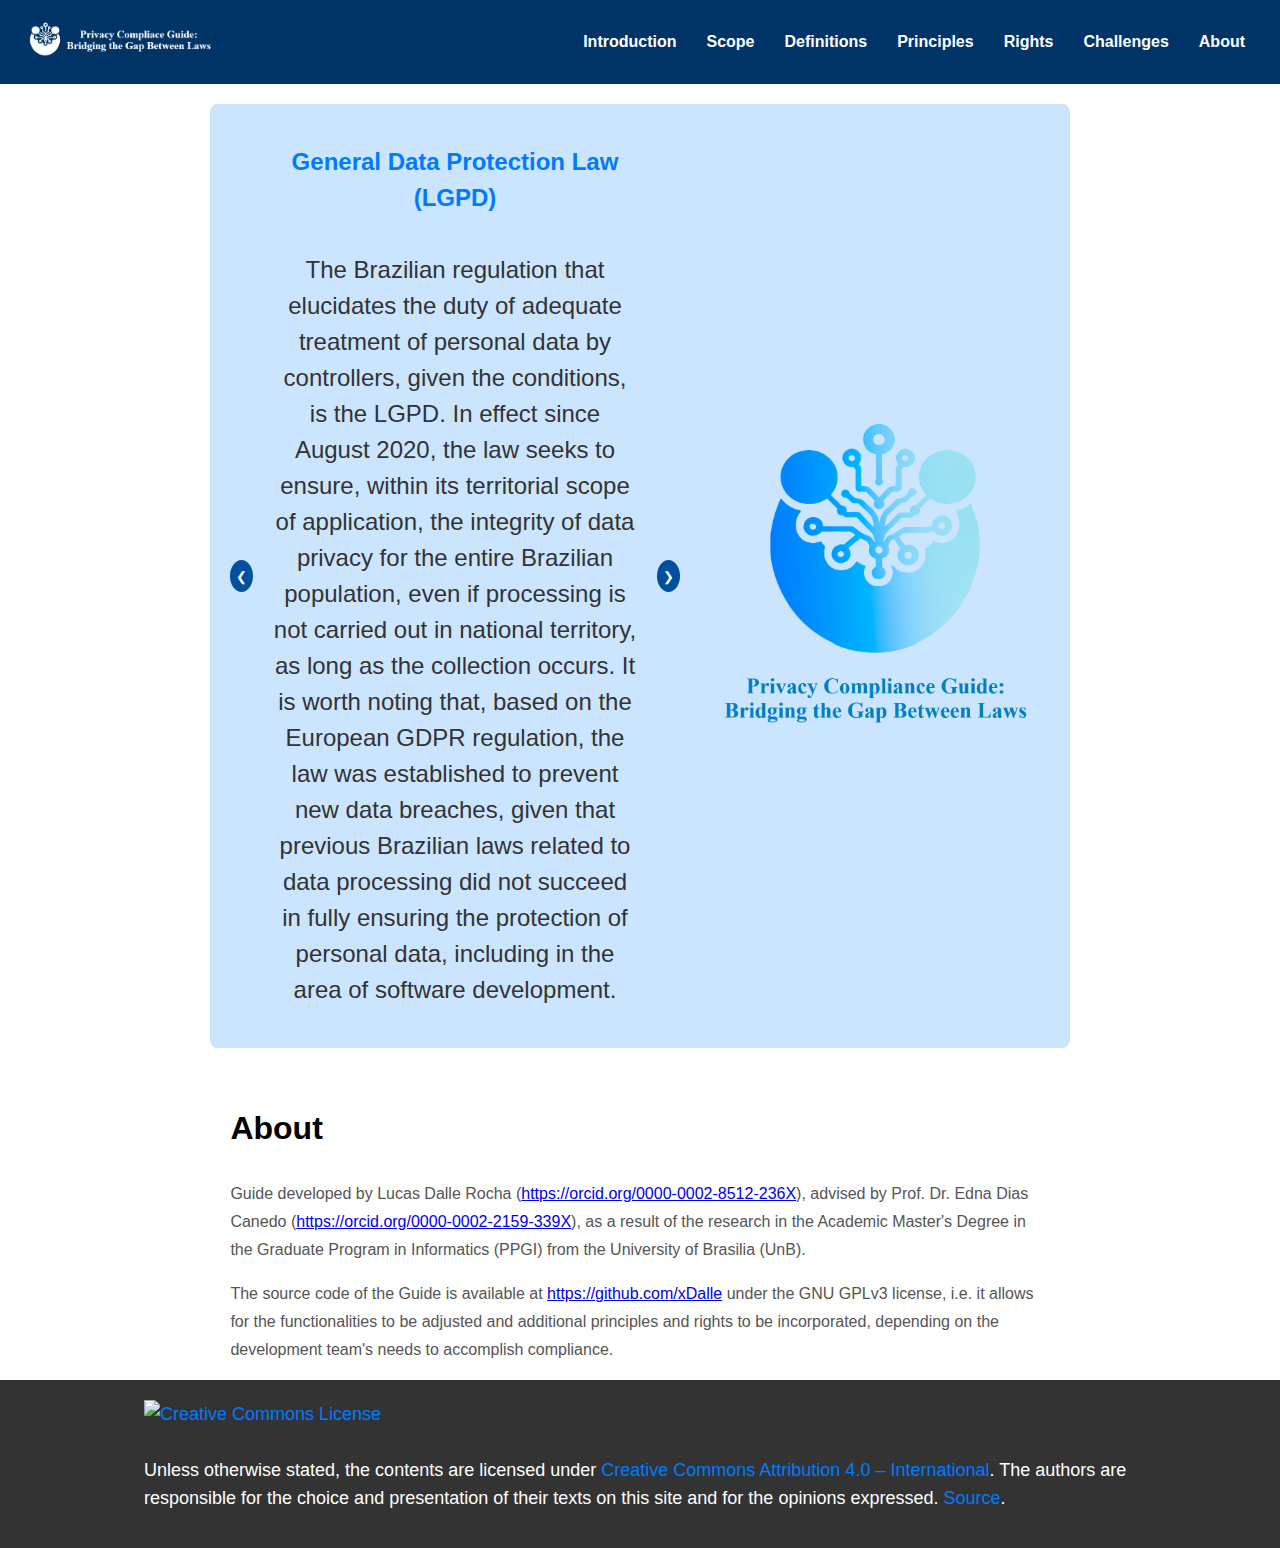
==== about.html @ 5248ffe1 "Add files via upload" ====
<!DOCTYPE html>
<html lang="en">
<head>
    <meta charset="UTF-8">
    <meta name="viewport" content="width=device-width, initial-scale=1.0">
    <title>Privacy Compliance Guide</title>
    <link rel="stylesheet" href="styles.css">
	<link rel="shortcut icon" href="favicon.ico" />
</head>
<body>
    <header>
        <a href="index.html" class="nav-logo"> <img src="small_logo.png" alt="Logo" class="logo"> </a>
        <nav class="navbar">
			<a href="index.html">Introduction</a>
			<a href="scope.html">Scope</a>
			<a href="definitions.html">Definitions</a>
			<a href="principles.html">Principles</a>
			<a href="rights.html">Rights</a>
            <a href="challenges.html">Challenges</a>
			<a href="about.html">About</a>
		</nav>
    </header>

    <main>
        <div class="carousel">
            <button id="prev" class="carousel-button">❮</button>
            <div class="carousel-text" id="carousel-text"></div>
            <button id="next" class="carousel-button">❯</button>
            <a href="index.html" class="nav-logo"> <img src="logo.png" alt="Logo Maior" class="large-logo"> </a>
        </div>

        <section class="introduction"></section>
            <h2 class="intro-title" id="introduction">About</h2>
            <p class="intro-paragraph">
            <p>Guide developed by Lucas Dalle Rocha (<a href="https://orcid.org/0000-0002-8512-236X">https://orcid.org/0000-0002-8512-236X</a>), advised by Prof. Dr. Edna Dias Canedo (<a href="https://orcid.org/0000-0002-2159-339X">https://orcid.org/0000-0002-2159-339X</a>), as a result of the research in the Academic Master&apos;s Degree in the Graduate Program in Informatics (PPGI) from the University of Brasilia (UnB).</p>
            <p>The source code of the Guide is available at <a href="https://github.com/xDalle">https://github.com/xDalle</a> under the GNU GPLv3 license, i.e. it allows for the functionalities to be adjusted and additional principles and rights to be incorporated, depending on the development team's needs to accomplish compliance.</p>
        </section>
    </main>

    <footer class="footer">
        <p>
            <a href="http://creativecommons.org/licenses/by/4.0/" rel="license"><img style="border-width: 0;" src="https://i.creativecommons.org/l/by/4.0/80x15.png" alt="Creative Commons License" /></a>
            <br /><br />
            Unless otherwise stated, the contents are licensed under
            <a href="http://creativecommons.org/licenses/by/4.0/" rel="license">Creative Commons Attribution 4.0 &#8211; International</a>. 
            The authors are responsible for the choice and presentation of their texts on this site and for the opinions expressed. 
            <a class="link" href="https://github.com/xDalle/5L2FGuide">Source</a>.
        </p>
    </footer>

    <script>
        const texts = [
            "<strong>General Data Protection Law (LGPD)</strong><br><br>The Brazilian regulation that elucidates the duty of adequate treatment of personal data by controllers, given the conditions, is the LGPD. In effect since August 2020, the law seeks to ensure, within its territorial scope of application, the integrity of data privacy for the entire Brazilian population, even if processing is not carried out in national territory, as long as the collection occurs. It is worth noting that, based on the European GDPR regulation, the law was established to prevent new data breaches, given that previous Brazilian laws related to data processing did not succeed in fully ensuring the protection of personal data, including in the area of software development.",
            "<strong>General Data Protection Regulation (GDPR)</strong><br><br>The GDPR arises from the need to prevent the increasing violation of personal data in the digital age, given the abrupt change in the context of privacy. Moreover, in force since May 2018, the regulation establishes a series of rules aimed at protecting the data of citizens residing in the European Union (EU) to prevent such data breaches. Furthermore, the GDPR is not limited to data processing within the EU territory but applies to any activity related to personal data as long as it belongs to residents, regardless of the country of origin where it is processed, with the application of administrative sanctions in case of violations.",
            "<strong>American Data Privacy and Protection Act (ADPPA)</strong><br><br>Regarding the United States of America (USA), the embryonic ADPPA was introduced in July 2022 as the first comprehensive data privacy bill in the country. Before the ADPPA, each state had the autonomy to designate privacy frameworks to be followed and state legislations, such as the California data privacy law, that is, the renowned CCPA. A significant difference compared to Brazilian and European laws is that American laws place a greater emphasis on corporate freedom, meaning there is a stronger focus on business interests than on individual rights.",
            "<strong>Australian Privacy Act</strong><br><br>Older than many, the Australian Privacy Act from 1988 imposes numerous amendments since its inception, making the interpretation and implementation somewhat complicated in a contemporary technical setting. The law was written at a time when hardly any ceasefire was attended to developing privacy concerns against digitalization, thus, requiring its constant modernizing all the way to this day by updates and amendments. The amendments are no less than one hundred and during the decades have found their ways into varied legislative updates, making the holistic investigation so an arduous task requiring diligent inquiry. ",
            "<strong>California Consumer Privacy Act (CCPA)</strong><br><br>As previously mentioned, the CCPA is a data protection law that predates the ADPPA, covering only the state of California. While it also has a similar focus on corporate freedom—as does its successor—it still has a more limited scope, applying only to specific organizations in California. It is important to be familiar with it, as, like the ADPPA, it does not have an explicit section on principles and can help in better understanding the scope and implicit principles.",
            "<strong>Privacy by Design (PbD)</strong><br><br>Proposed by Ann Cavoukian in 2009, stands out as all the principles of existing legislations—discussed globally—are correlated with the principles of PbD itself. Thus, it is based on seven fundamental principles, which are used globally and facilitate the application of privacy and data protection, especially during software design. In this way, these PbD schemes are often used in conjunction with local legislations, and moreover, some laws explicitly include PbD in their articles, such as the GDPR. This means that, in certain legislations, PbD is legally required to achieve compliance and, consequently, the privacy of personal data.",
            "<strong>ISO/IEC 29100</strong><br><br>In 2011, the ISO/IEC Information Technology Task Force established privacy principles that, like PbD, are directly related to the principles and legal bases of the privacy legislations. This means that, in addition to reinforcing the parameters of the law, the framework can complement guidelines that are abundant in one piece of legislation but scarce in another. Thus, ISO/IEC 29100—updated in 2020 for Brazilian standards—addresses principles based on the definition of Personally Identifiable Information (PII) or merely Personal Data (DP), which refers to personal information capable of identifying an individual. Therefore, the scope covered by the framework is as comprehensive as the legislations, applying to natural persons or any organizations involved in the processing of personal data, ranging from specification to development and subsequent maintenance."
        ];

        let currentIndex = 0;

        function updateCarousel() {
            const carouselTextElement = document.getElementById('carousel-text');
            carouselTextElement.innerHTML = texts[currentIndex];
        }

        function nextText() {
            currentIndex = (currentIndex + 1) % texts.length;
            updateCarousel();
        }

        function prevText() {
            currentIndex = (currentIndex - 1 + texts.length) % texts.length;
            updateCarousel();
        }

        document.getElementById('next').addEventListener('click', nextText);
        document.getElementById('prev').addEventListener('click', prevText);

        setInterval(nextText, 5000); 
        updateCarousel();
    </script>
</body>
</html>
---- styles.css ----
body {
    margin: 0 auto;
    font-family: Arial, sans-serif;
    font-size: 16px;
    line-height: 1.5;
    color: #333;
}

main {
    width: 80%;
    margin: 0 auto;
}

main p {
    font-size: inherit;
}

h2 {
    margin-bottom: 20px;
    color: #333;
    text-align: center;
}

p {
    margin-bottom: 15px;
    line-height: 1.6;
    color: #555;
}

ol {
    margin: 15px 0;
}

ol li {
    margin-bottom: 10px;
}

ul {
    padding-left: 20px;
    list-style-type: disc;
}

strong {
    color: #007BFF;
}

header {
    display: flex;
    padding: 10px 20px;
    justify-content: space-between;
    align-items: center;
    background-color: #003366;
    color: white;
}

.logo {
    height: 50px;
}

nav ul {
    display: flex;
    padding: 0;
    margin: 0 auto;
    list-style-type: none;
}

nav ul li {
    margin: 0 15px;
}

nav ul li a {
    color: white;
    text-decoration: none;
}

.navbar {
    display: flex;
    padding: 10px 0;
    justify-content: space-between;
    background-color: #003366;
	font-weight: bold;
}

.navbar a {
    padding: 10px 15px;
    color: white;
    text-decoration: none;
    transition: all 0.3s ease;
}

.navbar a:hover {
    border-radius: 5px;
    font-weight: bold;
    background-color: #00509e;
}

.nav__logo {
    text-align: center;
}

.carousel {
    display: flex;
    width: 80%;
    margin: 20px auto; 
    padding: 20px;
    border-radius: 8px;
    min-height: 440px;
    align-items: center;
    background-color: #cce5ff;
}

.carousel-content {
    display: flex;
    align-items: center;
    margin: 0 auto;
    justify-content: space-between;
}

.carousel-text {
    width: 80%;
    font-size: 24px;
    padding: 20px;
    text-align: center;
    margin: 0 auto;
}

.carousel-button {
    background-color: #00509e;
    color: white;
    border-radius: 50%;
    border: none;
    transition: background-color 0.3s ease;
    width: 32px;
    height: 32px;
    cursor: pointer;
}

.carousel-button:hover {
    background-color: #007bff;
}

.large-logo {
    height: 350px;
    margin-left: 20px;
}

.introduction {
    padding: 20px;
}

.scope {
    padding: 20px;
}

.intro-title {
    font-style: normal;
    font-weight: bold;
    font-size: 32px;
    line-height: 40px;
    color: #000000;
    padding-bottom: 16px;
    text-align: start;
    width: 80%;
    margin: 0 auto;
}
  
.intro-paragraph, p, li {
    font-size: 18px;
    line-height: 28px;
    padding-bottom: 16px;
    text-align: start;
    width: 80%;
    margin: 0 auto;
}

.scope-text {
    width: 80%;
    font-size: 24px;
    padding: 20px;
    text-align: center;
    margin: 0 auto;
}

.scope-title {
    font-size: 1.5em;
    margin-top: 20px;
    margin-bottom: 10px;
    color: #333;
}

.item-title {
    font-size: 1.0em;
    margin-top: 40px;
    margin-bottom: 10px;
}

.item-title2 {
    list-style-type: "-";
    padding-left: 20px;
}

#cards-container {
    display: grid;
    grid-template-columns: repeat(auto-fit, minmax(450px, 1fr));
    gap: 10px;
    /* display: flex;
    flex-wrap: wrap;
    justify-content: space-between;
    gap: 20px; */
}

#results {
    display: flex;
    flex-direction: column;
    align-items: center;
    margin-top: 20px;
}

.card {
    border: 1px solid #ccc;
    border-radius: 8px;
    padding: 20px; 
    margin: 10px; 
    cursor: pointer; 
    transition: background-color 0.3s, transform 0.3s;
    display: flex; 
    flex-direction: column; 
    justify-content: center; 
    align-items: center; 
    color: #333;
    font-weight: bold;
    text-align: center;
    /* width: calc(18% - 20px); */
    box-shadow: 0 4px 10px rgba(0, 0, 0, 0.1);
    padding: 30px;
    background: linear-gradient(135deg, #f0f8ff, #e6f7ff);
}

.select-info {
    font-size: 24px; 
    text-align: center; 
    font-family: 'Arial', sans-serif; 
}

@media (max-width: 600px) {
    .card {
        width: 100%;
        height: auto;
    }
}

.card:hover {
    transform: translateY(-5px);
    transform: scale(1.05);
}

.card.selected {
    background: #007bff;
    color: white;
    box-shadow: 0 6px 15px rgba(0, 123, 255, 0.4);
}

.card-title {
    color: #007bff;
    font-size: 30px;
    font-weight: bold;
}

.card-subtitle {
    color: #0056b3;
    font-size: 18px;
    margin: 20px 0;

}

.card-text {
    color: #003f7f;
    font-size: 16px;
    margin: 20px 0;
}

.card.selected .card-title,
.card.selected .card-subtitle,
.card.selected .card-text {
    color: white;
}

.large-logo {
    transition: transform 0.5s ease;
}

.large-logo:hover {
    transform: scale(1.05);
}

.centered-container {
    display: flex;
    flex-direction: row;
    align-items: center;
    justify-content: space-between;
    margin-bottom: 20px;
    margin-top: 20px;
}

.assert-button {
    background-color: #28a745;
    color: white;
    border: none;
    padding: 10px 20px;
    border-radius: 5px;
    cursor: pointer;
    font-size: 16px;
}

.play-again-button {
    background-color: #ffae00;
    color: white;
    border: none;
    padding: 10px 20px;
    border-radius: 5px;
    cursor: pointer;
    font-size: 16px;
    display: none;
}

button.disabled {
    background-color: gray;
    cursor: not-allowed;
}

button.enabled {
    background-color: #28a745;
    cursor: pointer;
}

.results-container {
    border: 1px solid #ccc;
    padding: 20px;
    border-radius: 8px;
    background-color: #f9f9f9;
    margin: 20px 0;
    box-shadow: 0 2px 10px rgba(0, 0, 0, 0.1);
}

.results-container h3 {
    color: #333;
}

.results-container p {
    font-size: 16px;
    color: #555;
}

.highlight {
    font-weight: bold;
    color: #2c3e50;
}

.principles-list {
    margin: 10px 0;
    padding: 5px;
    background-color: #eafaf1;
    border-radius: 4px;
}

.footer {
    background-color: #333;
    padding: 20px;
    text-align: center;
}

.footer p {
    color: white !important; 
}

.footer a {
    color: #007BFF;
    text-decoration: none;
}

.footer a:hover {
    text-decoration: underline;
}
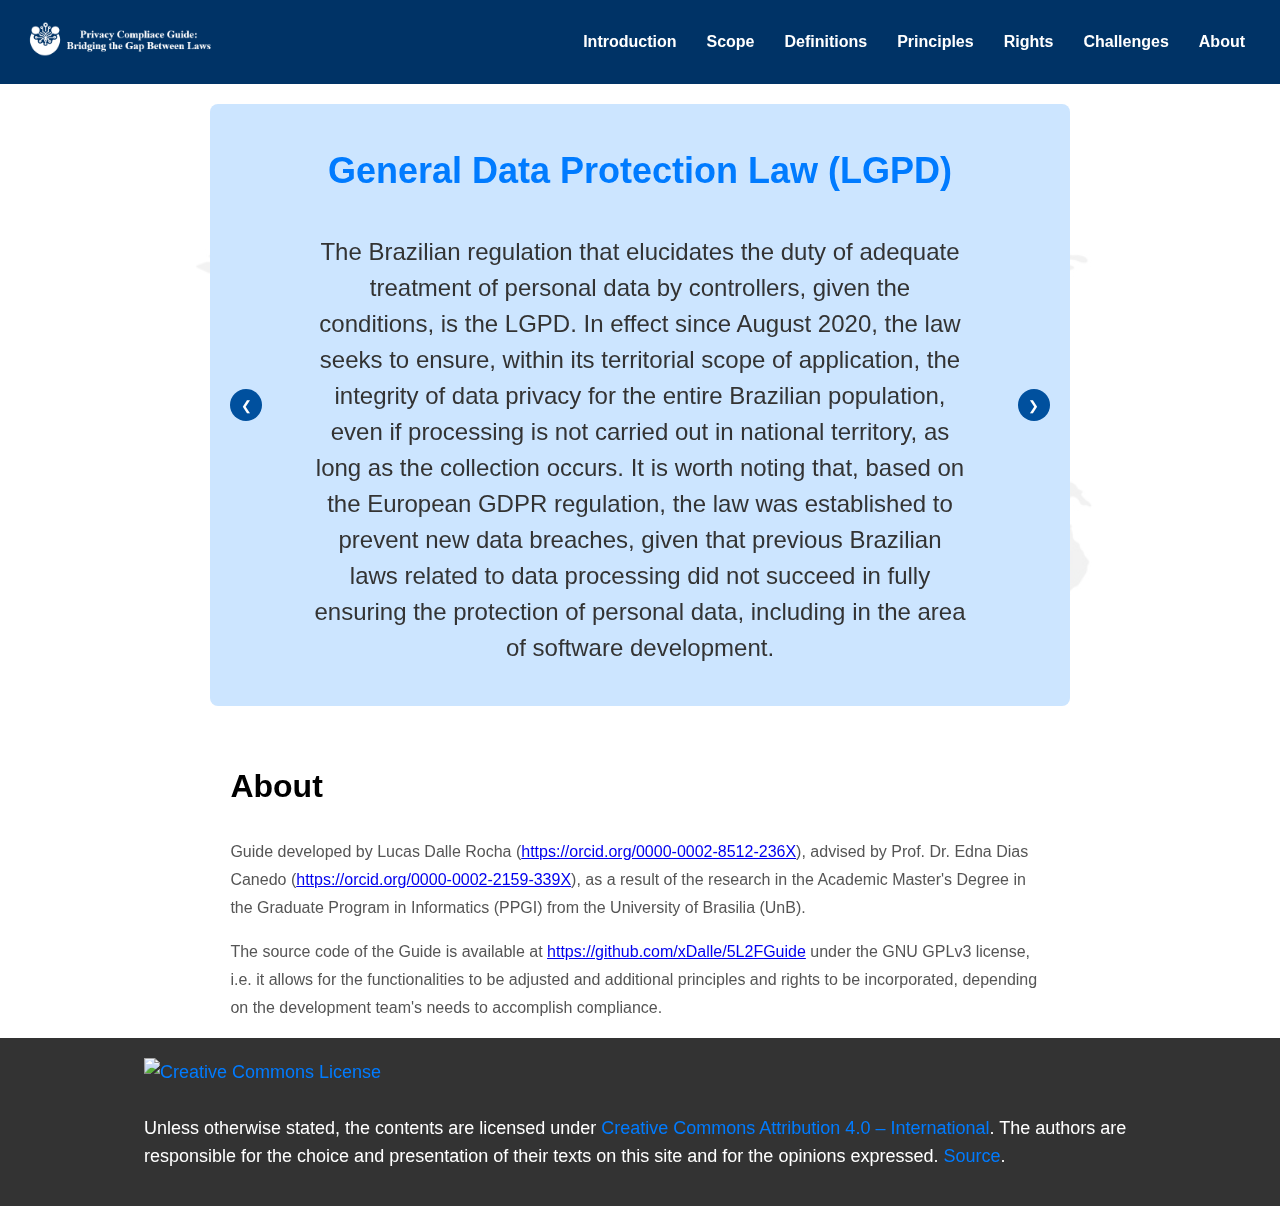
==== commit 52461d80: "Add files via upload" ====
--- a/about.html
+++ b/about.html
@@ -26,14 +26,13 @@
             <button id="prev" class="carousel-button">❮</button>
             <div class="carousel-text" id="carousel-text"></div>
             <button id="next" class="carousel-button">❯</button>
-            <a href="index.html" class="nav-logo"> <img src="logo.png" alt="Logo Maior" class="large-logo"> </a>
         </div>
 
         <section class="introduction"></section>
             <h2 class="intro-title" id="introduction">About</h2>
             <p class="intro-paragraph">
             <p>Guide developed by Lucas Dalle Rocha (<a href="https://orcid.org/0000-0002-8512-236X">https://orcid.org/0000-0002-8512-236X</a>), advised by Prof. Dr. Edna Dias Canedo (<a href="https://orcid.org/0000-0002-2159-339X">https://orcid.org/0000-0002-2159-339X</a>), as a result of the research in the Academic Master&apos;s Degree in the Graduate Program in Informatics (PPGI) from the University of Brasilia (UnB).</p>
-            <p>The source code of the Guide is available at <a href="https://github.com/xDalle">https://github.com/xDalle</a> under the GNU GPLv3 license, i.e. it allows for the functionalities to be adjusted and additional principles and rights to be incorporated, depending on the development team's needs to accomplish compliance.</p>
+            <p>The source code of the Guide is available at <a href="https://github.com/xDalle/5L2FGuide">https://github.com/xDalle/5L2FGuide</a> under the GNU GPLv3 license, i.e. it allows for the functionalities to be adjusted and additional principles and rights to be incorporated, depending on the development team's needs to accomplish compliance.</p>
         </section>
     </main>
 
@@ -53,7 +52,7 @@
             "<strong>General Data Protection Law (LGPD)</strong><br><br>The Brazilian regulation that elucidates the duty of adequate treatment of personal data by controllers, given the conditions, is the LGPD. In effect since August 2020, the law seeks to ensure, within its territorial scope of application, the integrity of data privacy for the entire Brazilian population, even if processing is not carried out in national territory, as long as the collection occurs. It is worth noting that, based on the European GDPR regulation, the law was established to prevent new data breaches, given that previous Brazilian laws related to data processing did not succeed in fully ensuring the protection of personal data, including in the area of software development.",
             "<strong>General Data Protection Regulation (GDPR)</strong><br><br>The GDPR arises from the need to prevent the increasing violation of personal data in the digital age, given the abrupt change in the context of privacy. Moreover, in force since May 2018, the regulation establishes a series of rules aimed at protecting the data of citizens residing in the European Union (EU) to prevent such data breaches. Furthermore, the GDPR is not limited to data processing within the EU territory but applies to any activity related to personal data as long as it belongs to residents, regardless of the country of origin where it is processed, with the application of administrative sanctions in case of violations.",
             "<strong>American Data Privacy and Protection Act (ADPPA)</strong><br><br>Regarding the United States of America (USA), the embryonic ADPPA was introduced in July 2022 as the first comprehensive data privacy bill in the country. Before the ADPPA, each state had the autonomy to designate privacy frameworks to be followed and state legislations, such as the California data privacy law, that is, the renowned CCPA. A significant difference compared to Brazilian and European laws is that American laws place a greater emphasis on corporate freedom, meaning there is a stronger focus on business interests than on individual rights.",
-            "<strong>Australian Privacy Act</strong><br><br>Older than many, the Australian Privacy Act from 1988 imposes numerous amendments since its inception, making the interpretation and implementation somewhat complicated in a contemporary technical setting. The law was written at a time when hardly any ceasefire was attended to developing privacy concerns against digitalization, thus, requiring its constant modernizing all the way to this day by updates and amendments. The amendments are no less than one hundred and during the decades have found their ways into varied legislative updates, making the holistic investigation so an arduous task requiring diligent inquiry. ",
+            "<strong>Australian Privacy Act</strong><br><br>Older than many, the Australian Privacy Act-1988-now imposes numerous amendments since its inception, making the interpretation and implementation somewhat complicated in a contemporary technical setting. The law was written at a time when hardly any ceasefire was attended to developing privacy concerns against digitalization, thus, requiring its constant modernizing all the way to this day by updates and amendments. The amendments are no less than one hundred and during the decades have found their ways into varied legislative updates, making the holistic investigation so an arduous task requiring diligent inquiry. ",
             "<strong>California Consumer Privacy Act (CCPA)</strong><br><br>As previously mentioned, the CCPA is a data protection law that predates the ADPPA, covering only the state of California. While it also has a similar focus on corporate freedom—as does its successor—it still has a more limited scope, applying only to specific organizations in California. It is important to be familiar with it, as, like the ADPPA, it does not have an explicit section on principles and can help in better understanding the scope and implicit principles.",
             "<strong>Privacy by Design (PbD)</strong><br><br>Proposed by Ann Cavoukian in 2009, stands out as all the principles of existing legislations—discussed globally—are correlated with the principles of PbD itself. Thus, it is based on seven fundamental principles, which are used globally and facilitate the application of privacy and data protection, especially during software design. In this way, these PbD schemes are often used in conjunction with local legislations, and moreover, some laws explicitly include PbD in their articles, such as the GDPR. This means that, in certain legislations, PbD is legally required to achieve compliance and, consequently, the privacy of personal data.",
             "<strong>ISO/IEC 29100</strong><br><br>In 2011, the ISO/IEC Information Technology Task Force established privacy principles that, like PbD, are directly related to the principles and legal bases of the privacy legislations. This means that, in addition to reinforcing the parameters of the law, the framework can complement guidelines that are abundant in one piece of legislation but scarce in another. Thus, ISO/IEC 29100—updated in 2020 for Brazilian standards—addresses principles based on the definition of Personally Identifiable Information (PII) or merely Personal Data (DP), which refers to personal information capable of identifying an individual. Therefore, the scope covered by the framework is as comprehensive as the legislations, applying to natural persons or any organizations involved in the processing of personal data, ranging from specification to development and subsequent maintenance."
@@ -61,9 +60,21 @@
 
         let currentIndex = 0;
 
+        updateCarousel();
+
         function updateCarousel() {
             const carouselTextElement = document.getElementById('carousel-text');
-            carouselTextElement.innerHTML = texts[currentIndex];
+            
+            if (carouselTextElement.classList.contains('hidden')) {
+                carouselTextElement.classList.remove('hidden');
+            } else {
+                carouselTextElement.classList.add('hidden');
+
+                setTimeout(() => {
+                    carouselTextElement.innerHTML = texts[currentIndex];
+                    carouselTextElement.classList.remove('hidden');
+                }, 200);
+            }
         }
 
         function nextText() {
--- a/styles.css
+++ b/styles.css
@@ -1,4 +1,18 @@
+/* body {
+    margin: 0 auto;
+    font-family: Arial, sans-serif;
+    font-size: 16px;
+    line-height: 1.5;
+    color: #333;
+}
+
+main {
+    width: 80%;
+    margin: 0 auto;
+} */
+
 body {
+    position: relative;
     margin: 0 auto;
     font-family: Arial, sans-serif;
     font-size: 16px;
@@ -6,9 +20,26 @@
     color: #333;
 }
 
+body::before {
+    content: '';
+    position: fixed;
+    top: 0;
+    left: 0;
+    right: 0;
+    bottom: 0;
+    background-image: url('bg.png');
+    background-size: cover;
+    background-position: center;
+    background-attachment: fixed;
+    opacity: 0.08;
+    z-index: -1;
+}
+
 main {
     width: 80%;
     margin: 0 auto;
+    position: relative;
+    z-index: 1;
 }
 
 main p {
@@ -107,6 +138,7 @@
     min-height: 440px;
     align-items: center;
     background-color: #cce5ff;
+    opacity: 1;
 }
 
 .carousel-content {
@@ -122,6 +154,16 @@
     padding: 20px;
     text-align: center;
     margin: 0 auto;
+    opacity: 1;
+    transition: opacity 0.5s ease;
+}
+
+.carousel-text strong {
+    font-size: 36px;
+}
+
+#carousel-text.hidden {
+    opacity: 0;
 }
 
 .carousel-button {
@@ -181,6 +223,10 @@
     margin: 0 auto;
 }
 
+.scope-overview {
+    font-size: 36px;
+}
+
 .scope-title {
     font-size: 1.5em;
     margin-top: 20px;
@@ -203,10 +249,6 @@
     display: grid;
     grid-template-columns: repeat(auto-fit, minmax(450px, 1fr));
     gap: 10px;
-    /* display: flex;
-    flex-wrap: wrap;
-    justify-content: space-between;
-    gap: 20px; */
 }
 
 #results {
@@ -214,26 +256,28 @@
     flex-direction: column;
     align-items: center;
     margin-top: 20px;
+}
+
+#results p {
+    text-align: center !important;
 }
 
 .card {
     border: 1px solid #ccc;
     border-radius: 8px;
-    padding: 20px; 
-    margin: 10px; 
-    cursor: pointer; 
+    margin: 10px;
+    cursor: pointer;
     transition: background-color 0.3s, transform 0.3s;
-    display: flex; 
-    flex-direction: column; 
-    justify-content: center; 
-    align-items: center; 
+    display: flex;
+    flex-direction: column;
+    align-items: center;
     color: #333;
     font-weight: bold;
     text-align: center;
-    /* width: calc(18% - 20px); */
     box-shadow: 0 4px 10px rgba(0, 0, 0, 0.1);
     padding: 30px;
     background: linear-gradient(135deg, #f0f8ff, #e6f7ff);
+    position: relative;
 }
 
 .select-info {
@@ -261,22 +305,50 @@
 }
 
 .card-title {
-    color: #007bff;
+    color: white;
     font-size: 30px;
     font-weight: bold;
+    width: 100%;
+    height: 100px;
+    position: absolute;
+    top: 0;
+    left: 0;
+    background-color: #0056b3;
+    display: flex;
+    justify-content: center;
+    align-items: center;
+    border-radius: 8px;
+    padding: 8px;
+    box-sizing: border-box;
 }
 
 .card-subtitle {
     color: #0056b3;
     font-size: 18px;
     margin: 20px 0;
-
+    margin-top: 100px;
+}
+
+.card.selected .card-text {
+    color: white;
+    background-color: #003f7f;
 }
 
 .card-text {
     color: #003f7f;
     font-size: 16px;
     margin: 20px 0;
+    text-align: left;
+    padding: 8px;
+    background-color: #add8e6;
+    border-radius: 12px;
+    box-shadow: 0 4px 8px rgba(0, 0, 0, 0.1);
+    transition: transform 0.2s, box-shadow 0.2s;
+}
+
+.card-text:hover {
+    transform: scale(1.02);
+    box-shadow: 0 6px 12px rgba(0, 0, 0, 0.2);
 }
 
 .card.selected .card-title,
@@ -333,6 +405,24 @@
     cursor: pointer;
 }
 
+.circle-container {
+    display: flex;
+    justify-content: center;
+}
+
+.circle {
+    width: 30px;  /* Adjust size as needed */
+    height: 30px; /* Adjust size as needed */
+    border: 2px solid #007bff;
+    border-radius: 50%;
+    margin: 0 5px; /* Adjust spacing between circles */
+    background-color: transparent; /* Initially empty */
+}
+
+.filled {
+    background-color: #007bff; /* Color when filled */
+}
+
 .results-container {
     border: 1px solid #ccc;
     padding: 20px;
@@ -340,6 +430,7 @@
     background-color: #f9f9f9;
     margin: 20px 0;
     box-shadow: 0 2px 10px rgba(0, 0, 0, 0.1);
+    visibility: hidden;
 }
 
 .results-container h3 {
@@ -358,9 +449,26 @@
 
 .principles-list {
     margin: 10px 0;
-    padding: 5px;
-    background-color: #eafaf1;
-    border-radius: 4px;
+    padding: 5px 8px;
+    border-radius: 6px;
+    background-color: #0056b3;
+    color: white;
+    font-weight: 600;
+}
+
+.principles-found {
+    margin: 10px 0;
+    padding: 5px 8px;
+    font-weight: 600;
+}
+
+.principles-equivalence {
+    margin: 10px 0;
+    padding: 5px 8px;
+    border-radius: 6px;
+    background: linear-gradient(135deg, #f0f8ff, #e6f7ff);
+    font-weight: 600;
+    text-align: center;
 }
 
 .footer {
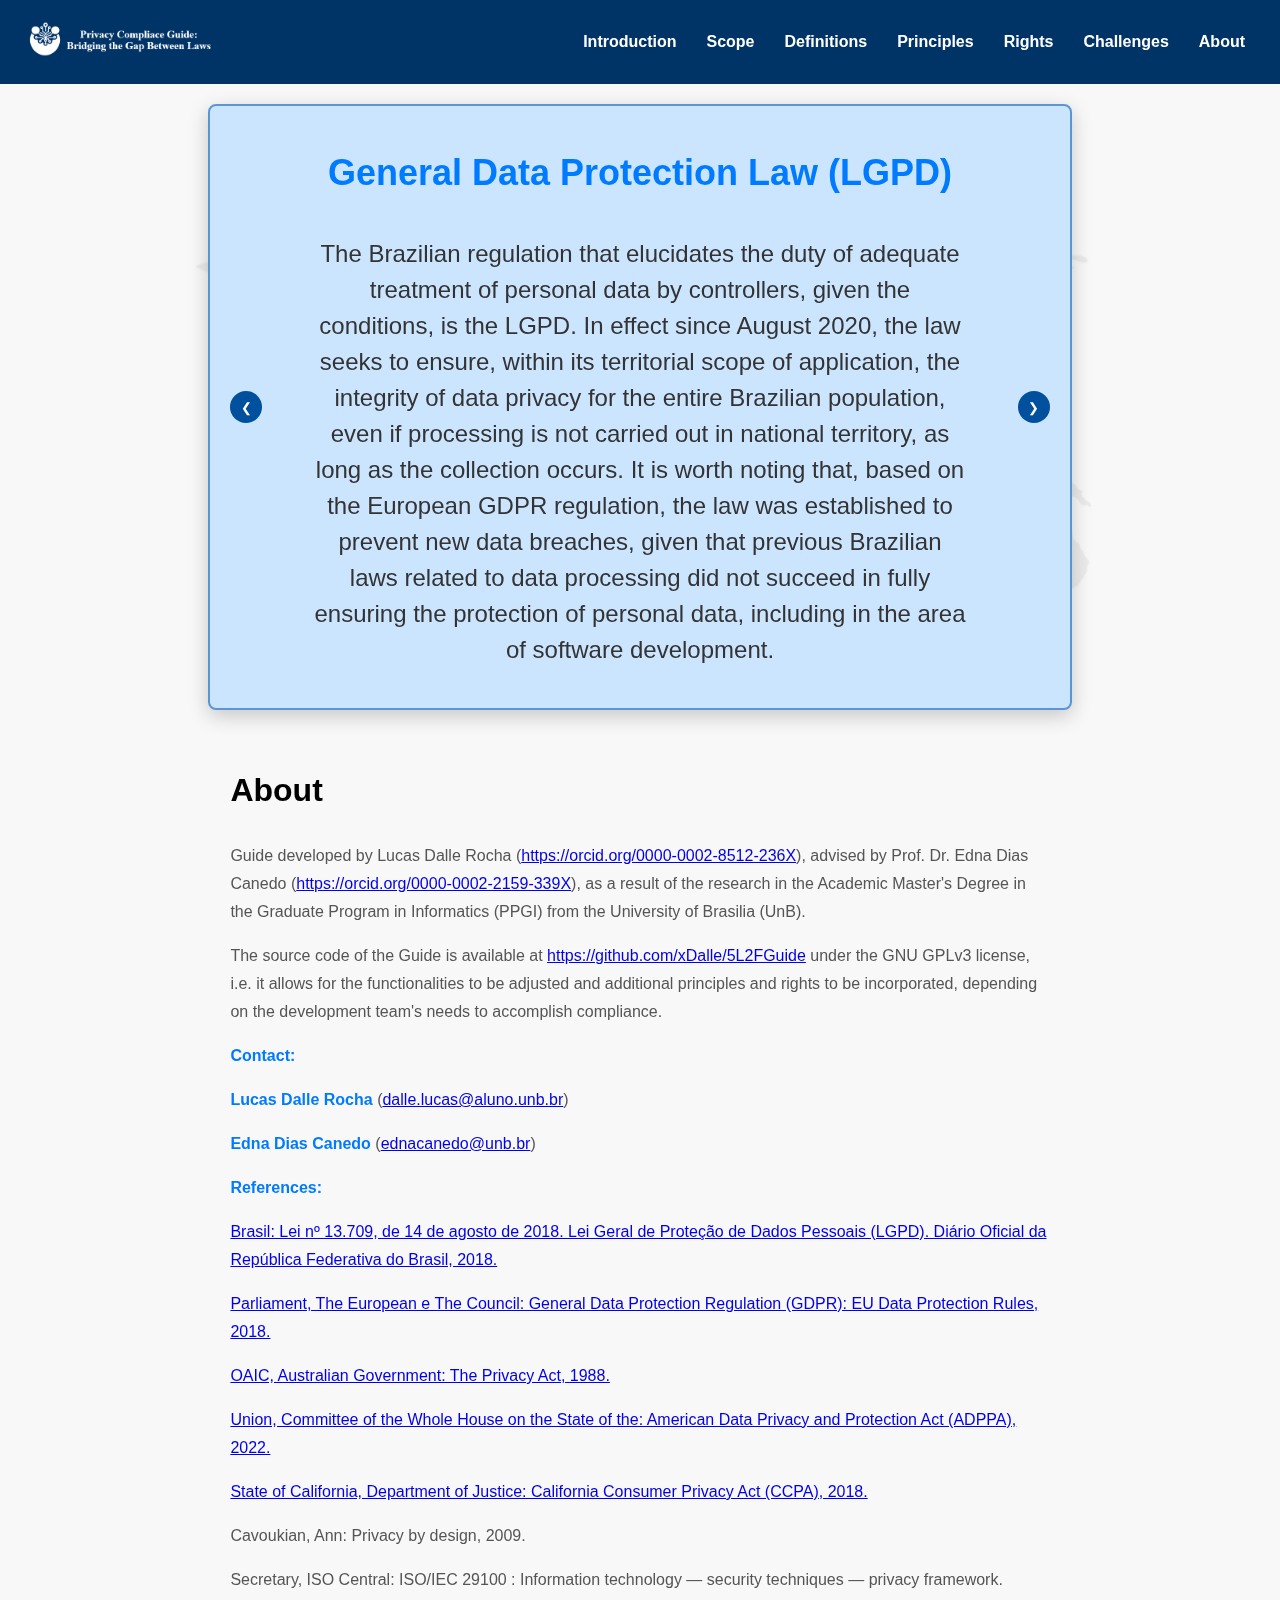
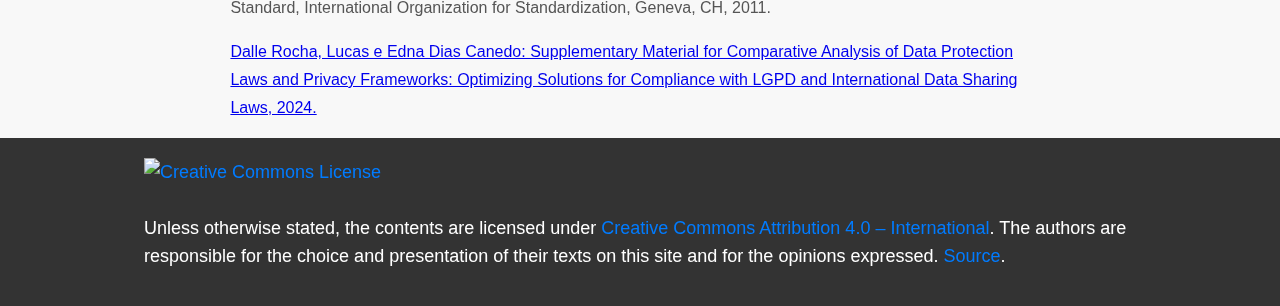
==== commit b23e7328: "Add files via upload" ====
--- a/about.html
+++ b/about.html
@@ -23,9 +23,12 @@
 
     <main>
         <div class="carousel">
-            <button id="prev" class="carousel-button">❮</button>
-            <div class="carousel-text" id="carousel-text"></div>
-            <button id="next" class="carousel-button">❯</button>
+            <div class="carousel-content">
+                <button id="prev" class="carousel-button">❮</button>
+                <div class="carousel-text" id="carousel-text"></div>
+                <button id="next" class="carousel-button">❯</button>
+                <!-- <a href="about.html" class="nav-logo"> <img src="logo.png" alt="Logo Maior" class="large-logo"> </a> -->
+             </div>
         </div>
 
         <section class="introduction"></section>
@@ -34,6 +37,21 @@
             <p>Guide developed by Lucas Dalle Rocha (<a href="https://orcid.org/0000-0002-8512-236X">https://orcid.org/0000-0002-8512-236X</a>), advised by Prof. Dr. Edna Dias Canedo (<a href="https://orcid.org/0000-0002-2159-339X">https://orcid.org/0000-0002-2159-339X</a>), as a result of the research in the Academic Master&apos;s Degree in the Graduate Program in Informatics (PPGI) from the University of Brasilia (UnB).</p>
             <p>The source code of the Guide is available at <a href="https://github.com/xDalle/5L2FGuide">https://github.com/xDalle/5L2FGuide</a> under the GNU GPLv3 license, i.e. it allows for the functionalities to be adjusted and additional principles and rights to be incorporated, depending on the development team's needs to accomplish compliance.</p>
         </section>
+
+        <p><strong>Contact:&nbsp;</strong></p>
+        <p><strong>Lucas Dalle Rocha</strong> (<a href="mailto:dalle.lucas@aluno.unb.br">dalle.lucas@aluno.unb.br</a>)</p>     
+        <p><strong>Edna Dias Canedo</strong> (<a href="mailto:ednacanedo@unb.br">ednacanedo@unb.br</a>)</p>  
+
+        <p><strong>References:</strong></p>
+        <p><a href="http://www.planalto.gov.br/ccivil_03/_ato2015-2018/2018/lei/l13709.htm">Brasil: Lei nº 13.709, de 14 de agosto de 2018. Lei Geral de Proteção de Dados Pessoais (LGPD). Diário Oficial da República Federativa do Brasil, 2018.</a></p>
+        <p><a href="https://eur-lex.europa.eu/legal-content/EN/TXT/PDF/?uri=CELEX:32016R0679">Parliament, The European e The Council: General Data Protection Regulation (GDPR): EU Data Protection Rules, 2018.</a></p>
+        <p><a href="https://www.oaic.gov.au/privacy/privacy-legislation/the-privacy-act">OAIC, Australian Government: The Privacy Act, 1988.</a></p>
+        <p><a href="https://www.congress.gov/bill/117th-congress/house-bill/8152/text">Union, Committee of the Whole House on the State of the: American Data Privacy and Protection Act (ADPPA), 2022.</a></p>
+        <p><a href="https://cppa.ca.gov/regulations/pdf/cppa_act.pdf">State of California, Department of Justice: California Consumer Privacy Act (CCPA), 2018.</a></p>
+        <p>Cavoukian, Ann: Privacy by design, 2009.</p>
+        <p>Secretary, ISO Central: ISO/IEC 29100 : Information technology — security techniques — privacy framework. Standard, International Organization for Standardization, Geneva, CH, 2011.</p>
+        <p><a href="https://doi.org/10.5281/zenodo.11398181">Dalle Rocha, Lucas e Edna Dias Canedo: Supplementary Material for Comparative Analysis of Data Protection Laws and Privacy Frameworks: Optimizing Solutions for Compliance with LGPD and International Data Sharing Laws, 2024.</a></p>
+
     </main>
 
     <footer class="footer">
--- a/styles.css
+++ b/styles.css
@@ -18,6 +18,7 @@
     font-size: 16px;
     line-height: 1.5;
     color: #333;
+    background-color: rgb(248, 248, 248);
 }
 
 body::before {
@@ -139,6 +140,8 @@
     align-items: center;
     background-color: #cce5ff;
     opacity: 1;
+    border: 2px solid #5b96d4;
+    box-shadow: 0px 6px 20px rgba(0, 0, 0, 0.2);
 }
 
 .carousel-content {
@@ -234,6 +237,16 @@
     color: #333;
 }
 
+.item-group {
+    border: 1px solid #333;
+    padding: 10px;
+    border-radius: 8px;
+    box-shadow: 0px 6px 20px rgba(0, 0, 0, 0.2);
+    width: 80%;
+    margin: 50px auto 30px auto;
+    background-color: white;
+}
+
 .item-title {
     font-size: 1.0em;
     margin-top: 40px;
@@ -278,6 +291,8 @@
     padding: 30px;
     background: linear-gradient(135deg, #f0f8ff, #e6f7ff);
     position: relative;
+    box-shadow: 0px 6px 20px rgba(0, 0, 0, 0.2);
+
 }
 
 .select-info {
@@ -301,7 +316,7 @@
 .card.selected {
     background: #007bff;
     color: white;
-    box-shadow: 0 6px 15px rgba(0, 123, 255, 0.4);
+    box-shadow: 0px 6px 20px rgba(0, 0, 0, 0.2);
 }
 
 .card-title {
@@ -411,16 +426,16 @@
 }
 
 .circle {
-    width: 30px;  /* Adjust size as needed */
-    height: 30px; /* Adjust size as needed */
+    width: 30px;
+    height: 30px;
     border: 2px solid #007bff;
     border-radius: 50%;
-    margin: 0 5px; /* Adjust spacing between circles */
-    background-color: transparent; /* Initially empty */
+    margin: 0 5px;
+    background-color: transparent;
 }
 
 .filled {
-    background-color: #007bff; /* Color when filled */
+    background-color: #007bff;
 }
 
 .results-container {
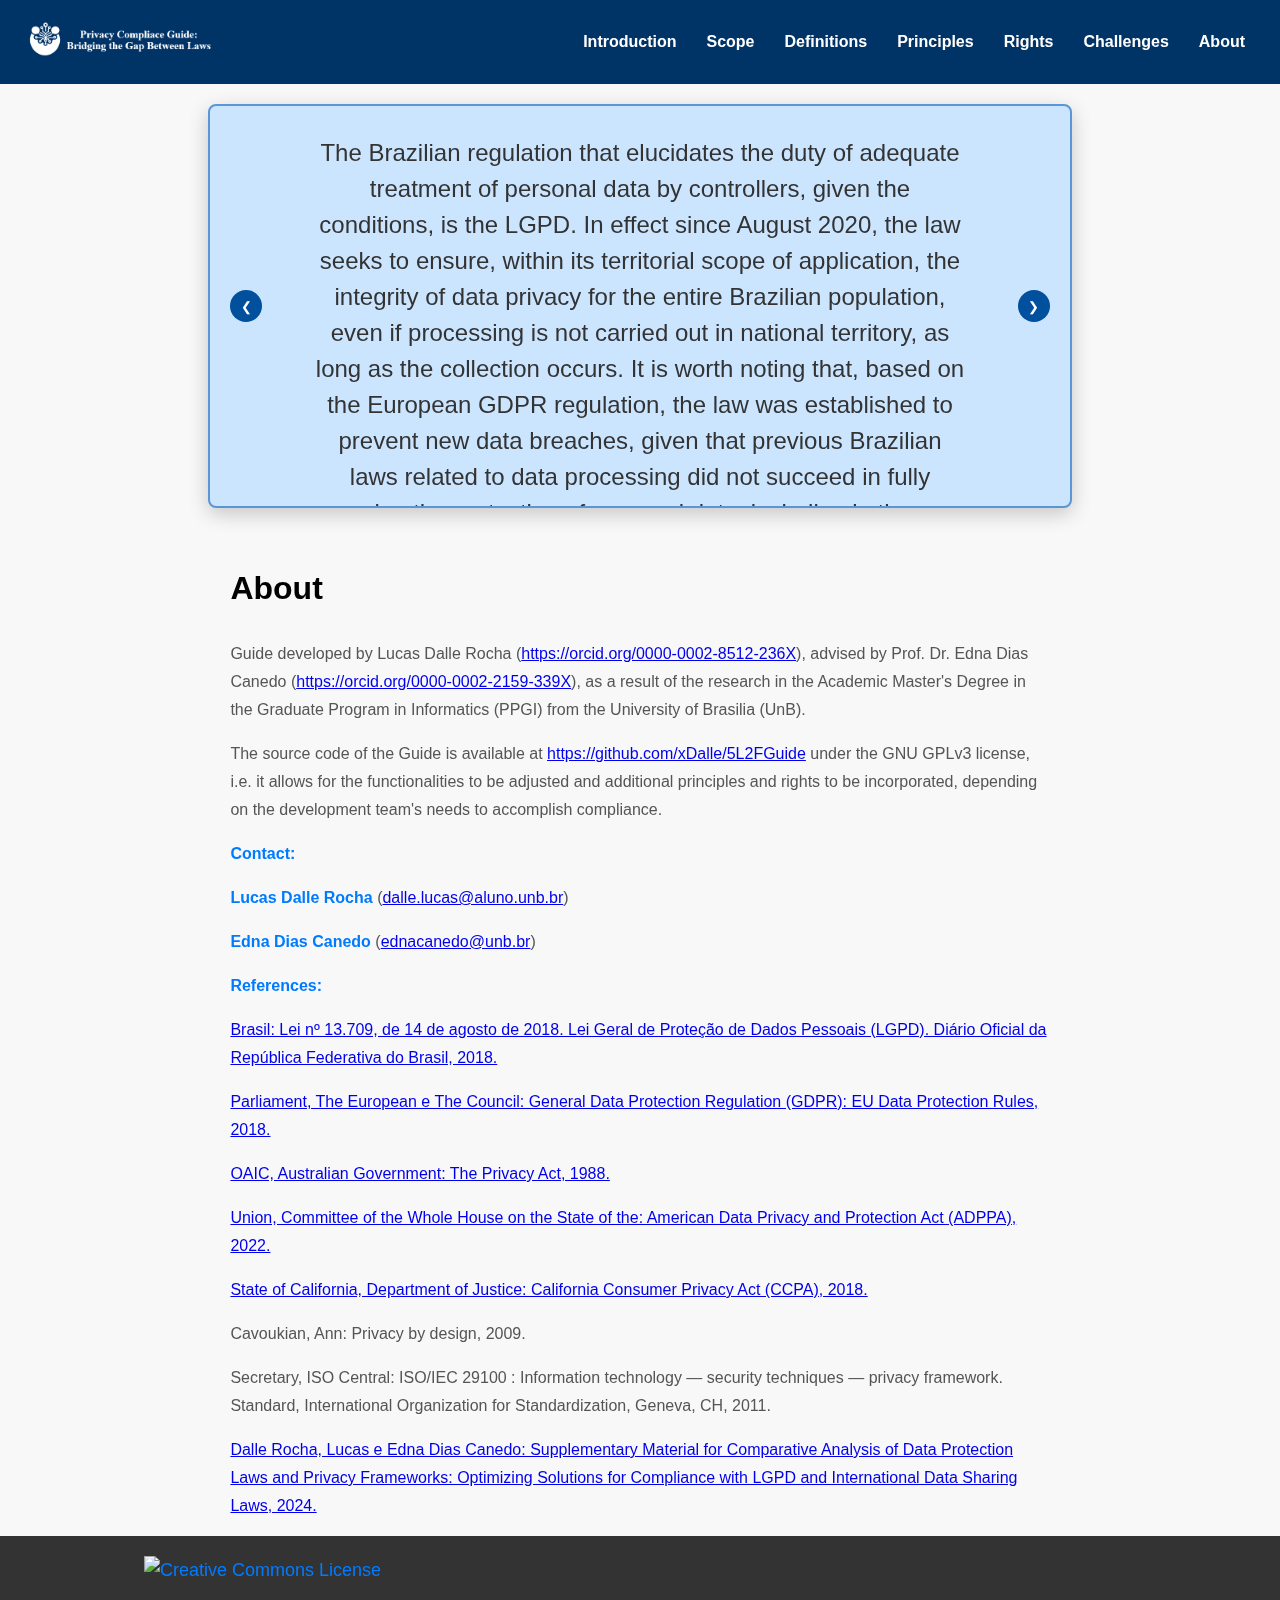
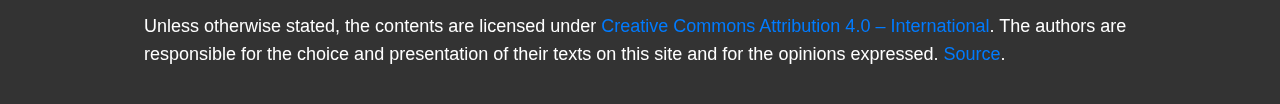
==== commit f9b49c7d: "Add files via upload" ====
--- a/about.html
+++ b/about.html
@@ -4,12 +4,12 @@
     <meta charset="UTF-8">
     <meta name="viewport" content="width=device-width, initial-scale=1.0">
     <title>Privacy Compliance Guide</title>
-    <link rel="stylesheet" href="styles.css">
-	<link rel="shortcut icon" href="favicon.ico" />
+    <link rel="stylesheet" href="assets/css/styles.css">
+	<link rel="shortcut icon" href="assets/img/favicon.ico" />
 </head>
 <body>
     <header>
-        <a href="index.html" class="nav-logo"> <img src="small_logo.png" alt="Logo" class="logo"> </a>
+        <a href="index.html" class="nav-logo"> <img src="assets/img/small_logo.png" alt="Logo" class="logo"> </a>
         <nav class="navbar">
 			<a href="index.html">Introduction</a>
 			<a href="scope.html">Scope</a>
@@ -27,7 +27,6 @@
                 <button id="prev" class="carousel-button">❮</button>
                 <div class="carousel-text" id="carousel-text"></div>
                 <button id="next" class="carousel-button">❯</button>
-                <!-- <a href="about.html" class="nav-logo"> <img src="logo.png" alt="Logo Maior" class="large-logo"> </a> -->
              </div>
         </div>
 
--- a/assets/css/styles.css
+++ b/assets/css/styles.css
@@ -0,0 +1,508 @@
+/* body {
+    margin: 0 auto;
+    font-family: Arial, sans-serif;
+    font-size: 16px;
+    line-height: 1.5;
+    color: #333;
+}
+
+main {
+    width: 80%;
+    margin: 0 auto;
+} */
+
+body {
+    position: relative;
+    margin: 0 auto;
+    font-family: Arial, sans-serif;
+    font-size: 16px;
+    line-height: 1.5;
+    color: #333;
+    background-color: rgb(248, 248, 248);
+}
+
+body::before {
+    content: '';
+    position: fixed;
+    top: 0;
+    left: 0;
+    right: 0;
+    bottom: 0;
+    background-image: url('bg.png');
+    background-size: cover;
+    background-position: center;
+    background-attachment: fixed;
+    opacity: 0.08;
+    z-index: -1;
+}
+
+main {
+    width: 80%;
+    margin: 0 auto;
+    position: relative;
+    z-index: 1;
+}
+
+main p {
+    font-size: inherit;
+}
+
+h2 {
+    margin-bottom: 20px;
+    color: #333;
+    text-align: center;
+}
+
+p {
+    margin-bottom: 15px;
+    line-height: 1.6;
+    color: #555;
+}
+
+ol {
+    margin: 15px 0;
+}
+
+ol li {
+    margin-bottom: 10px;
+}
+
+ul {
+    padding-left: 20px;
+    list-style-type: disc;
+}
+
+strong {
+    color: #007BFF;
+}
+
+header {
+    display: flex;
+    padding: 10px 20px;
+    justify-content: space-between;
+    align-items: center;
+    background-color: #003366;
+    color: white;
+}
+
+.logo {
+    height: 50px;
+}
+
+nav ul {
+    display: flex;
+    padding: 0;
+    margin: 0 auto;
+    list-style-type: none;
+}
+
+nav ul li {
+    margin: 0 15px;
+}
+
+nav ul li a {
+    color: white;
+    text-decoration: none;
+}
+
+.navbar {
+    display: flex;
+    padding: 10px 0;
+    justify-content: space-between;
+    background-color: #003366;
+	font-weight: bold;
+}
+
+.navbar a {
+    padding: 10px 15px;
+    color: white;
+    text-decoration: none;
+    transition: all 0.3s ease;
+}
+
+.navbar a:hover {
+    border-radius: 5px;
+    font-weight: bold;
+    background-color: #00509e;
+}
+
+.nav__logo {
+    text-align: center;
+}
+
+.carousel {
+    display: flex;
+    width: 80%;
+    margin: 20px auto; 
+    padding: 20px;
+    border-radius: 8px;
+    height: 40vh;
+    align-items: center;
+    background-color: #cce5ff;
+    opacity: 1;
+    border: 2px solid #5b96d4;
+    box-shadow: 0px 6px 20px rgba(0, 0, 0, 0.2);
+    grid-template-columns: repeat(auto-fit, minmax(450px, 1fr));
+    overflow: hidden;
+}
+
+.carousel-content {
+    display: flex;
+    align-items: center;
+    margin: 0 auto;
+    justify-content: space-between;
+}
+
+.carousel-text {
+    width: 80%;
+    font-size: 24px;
+    padding: 20px;
+    text-align: center;
+    margin: 0 auto;
+    opacity: 1;
+    transition: opacity 0.5s ease;
+}
+
+.carousel-text strong {
+    font-size: 36px;
+}
+
+#carousel-text.hidden {
+    opacity: 0;
+}
+
+.carousel-button {
+    background-color: #00509e;
+    color: white;
+    border-radius: 50%;
+    border: none;
+    transition: background-color 0.3s ease;
+    width: 32px;
+    height: 32px;
+    cursor: pointer;
+}
+
+.carousel-button:hover {
+    background-color: #007bff;
+}
+
+.large-logo {
+    height: 350px;
+    margin-left: 20px;
+}
+
+.introduction {
+    padding: 20px;
+}
+
+.scope {
+    padding: 20px;
+}
+
+.intro-title {
+    font-style: normal;
+    font-weight: bold;
+    font-size: 32px;
+    line-height: 40px;
+    color: #000000;
+    padding-bottom: 16px;
+    text-align: start;
+    width: 80%;
+    margin: 0 auto;
+}
+  
+.intro-paragraph, p, li {
+    font-size: 18px;
+    line-height: 28px;
+    padding-bottom: 16px;
+    text-align: start;
+    width: 80%;
+    margin: 0 auto;
+}
+
+.scope-text {
+    width: 80%;
+    font-size: 24px;
+    padding: 20px;
+    text-align: center;
+    margin: 0 auto;
+}
+
+.scope-overview {
+    font-size: 36px;
+}
+
+.scope-title {
+    font-size: 1.5em;
+    margin-top: 20px;
+    margin-bottom: 10px;
+    color: #333;
+}
+
+.item-group {
+    border: 1px solid #333;
+    padding: 10px;
+    border-radius: 8px;
+    box-shadow: 0px 6px 20px rgba(0, 0, 0, 0.2);
+    width: 80%;
+    margin: 50px auto 30px auto;
+    background-color: white;
+}
+
+.item-title {
+    font-size: 1.0em;
+    margin-top: 40px;
+    margin-bottom: 10px;
+}
+
+.item-title2 {
+    list-style-type: "-";
+    padding-left: 20px;
+}
+
+#cards-container {
+    display: grid;
+    grid-template-columns: repeat(auto-fit, minmax(450px, 1fr));
+    gap: 10px;
+}
+
+#results {
+    display: flex;
+    flex-direction: column;
+    align-items: center;
+    margin-top: 20px;
+}
+
+#results p {
+    text-align: center !important;
+}
+
+.card {
+    border: 1px solid #ccc;
+    border-radius: 8px;
+    margin: 10px;
+    cursor: pointer;
+    transition: background-color 0.3s, transform 0.3s;
+    display: flex;
+    flex-direction: column;
+    align-items: center;
+    color: #333;
+    font-weight: bold;
+    text-align: center;
+    box-shadow: 0 4px 10px rgba(0, 0, 0, 0.1);
+    padding: 30px;
+    background: linear-gradient(135deg, #f0f8ff, #e6f7ff);
+    position: relative;
+    box-shadow: 0px 6px 20px rgba(0, 0, 0, 0.2);
+
+}
+
+.select-info {
+    font-size: 24px; 
+    text-align: center; 
+    font-family: 'Arial', sans-serif; 
+}
+
+@media (max-width: 600px) {
+    .card {
+        width: 100%;
+        height: auto;
+    }
+}
+
+.card:hover {
+    transform: translateY(-5px);
+    transform: scale(1.05);
+}
+
+.card.selected {
+    background: #007bff;
+    color: white;
+    box-shadow: 0px 6px 20px rgba(0, 0, 0, 0.2);
+}
+
+.card-title {
+    color: white;
+    font-size: 30px;
+    font-weight: bold;
+    width: 100%;
+    height: 100px;
+    position: absolute;
+    top: 0;
+    left: 0;
+    background-color: #0056b3;
+    display: flex;
+    justify-content: center;
+    align-items: center;
+    border-radius: 8px;
+    padding: 8px;
+    box-sizing: border-box;
+}
+
+.card-subtitle {
+    color: #0056b3;
+    font-size: 18px;
+    margin: 20px 0;
+    margin-top: 100px;
+}
+
+.card.selected .card-text {
+    color: white;
+    background-color: #003f7f;
+}
+
+.card-text {
+    color: #003f7f;
+    font-size: 16px;
+    margin: 20px 0;
+    text-align: left;
+    padding: 8px;
+    background-color: #add8e6;
+    border-radius: 12px;
+    box-shadow: 0 4px 8px rgba(0, 0, 0, 0.1);
+    transition: transform 0.2s, box-shadow 0.2s;
+}
+
+.card-text:hover {
+    transform: scale(1.02);
+    box-shadow: 0 6px 12px rgba(0, 0, 0, 0.2);
+}
+
+.card.selected .card-title,
+.card.selected .card-subtitle,
+.card.selected .card-text {
+    color: white;
+}
+
+.large-logo {
+    transition: transform 0.5s ease;
+}
+
+.large-logo:hover {
+    transform: scale(1.05);
+}
+
+.centered-container {
+    display: flex;
+    flex-direction: row;
+    align-items: center;
+    justify-content: space-between;
+    margin-bottom: 20px;
+    margin-top: 20px;
+}
+
+.assert-button {
+    background-color: #28a745;
+    color: white;
+    border: none;
+    padding: 10px 20px;
+    border-radius: 5px;
+    cursor: pointer;
+    font-size: 16px;
+}
+
+.play-again-button {
+    background-color: #ffae00;
+    color: white;
+    border: none;
+    padding: 10px 20px;
+    border-radius: 5px;
+    cursor: pointer;
+    font-size: 16px;
+    display: none;
+}
+
+button.disabled {
+    background-color: gray;
+    cursor: not-allowed;
+}
+
+button.enabled {
+    background-color: #28a745;
+    cursor: pointer;
+}
+
+.circle-container {
+    display: flex;
+    justify-content: center;
+}
+
+.circle {
+    width: 30px;
+    height: 30px;
+    border: 2px solid #007bff;
+    border-radius: 50%;
+    margin: 0 5px;
+    background-color: transparent;
+}
+
+.filled {
+    background-color: #007bff;
+}
+
+.results-container {
+    border: 1px solid #ccc;
+    padding: 20px;
+    border-radius: 8px;
+    background-color: #f9f9f9;
+    margin: 20px 0;
+    box-shadow: 0 2px 10px rgba(0, 0, 0, 0.1);
+    visibility: hidden;
+}
+
+.results-container h3 {
+    color: #333;
+}
+
+.results-container p {
+    font-size: 16px;
+    color: #555;
+}
+
+.highlight {
+    font-weight: bold;
+    color: #2c3e50;
+}
+
+.principles-list {
+    margin: 10px 0;
+    padding: 5px 8px;
+    border-radius: 6px;
+    background-color: #0056b3;
+    color: white;
+    font-weight: 600;
+}
+
+.principles-found {
+    margin: 10px 0;
+    padding: 5px 8px;
+    font-weight: 600;
+}
+
+.principles-equivalence {
+    margin: 10px 0;
+    padding: 5px 8px;
+    border-radius: 6px;
+    background: linear-gradient(135deg, #f0f8ff, #e6f7ff);
+    font-weight: 600;
+    text-align: center;
+}
+
+.footer {
+    background-color: #333;
+    padding: 20px;
+    text-align: center;
+}
+
+.footer p {
+    color: white !important; 
+}
+
+.footer a {
+    color: #007BFF;
+    text-decoration: none;
+}
+
+.footer a:hover {
+    text-decoration: underline;
+}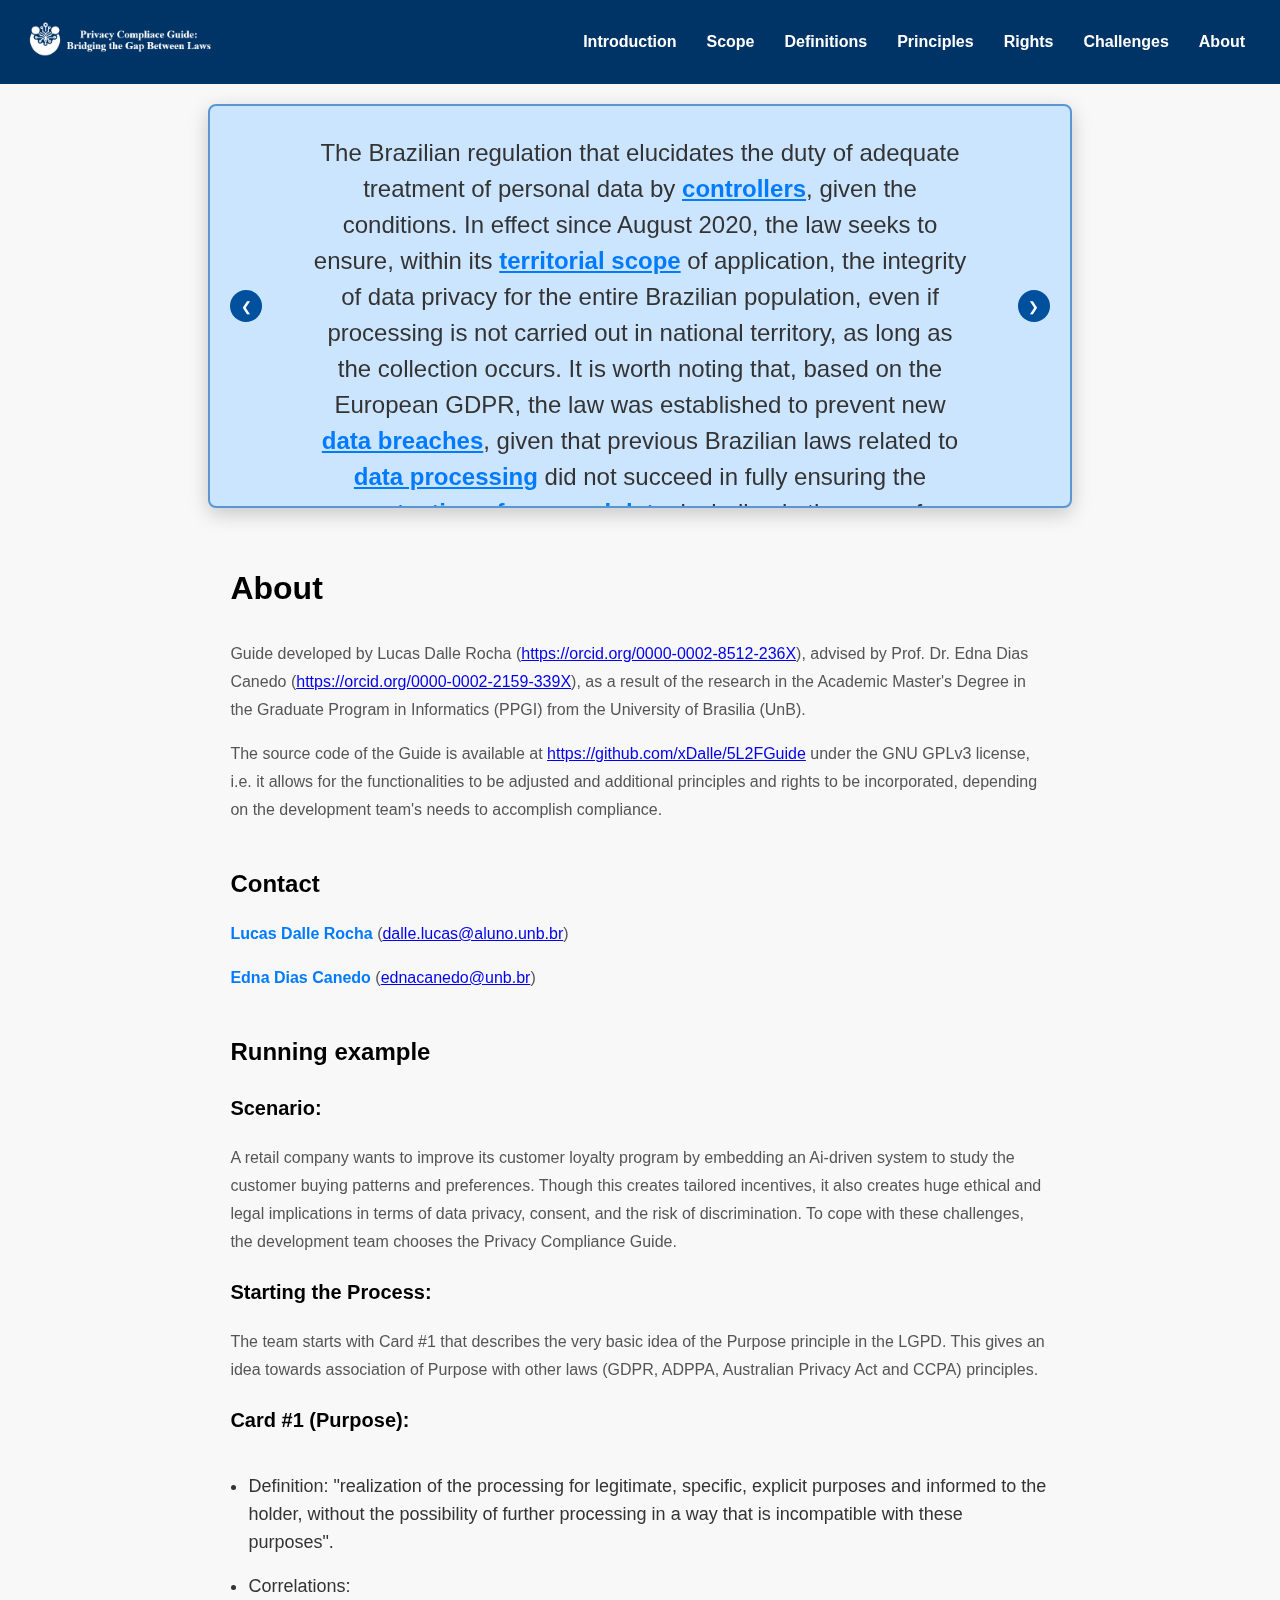
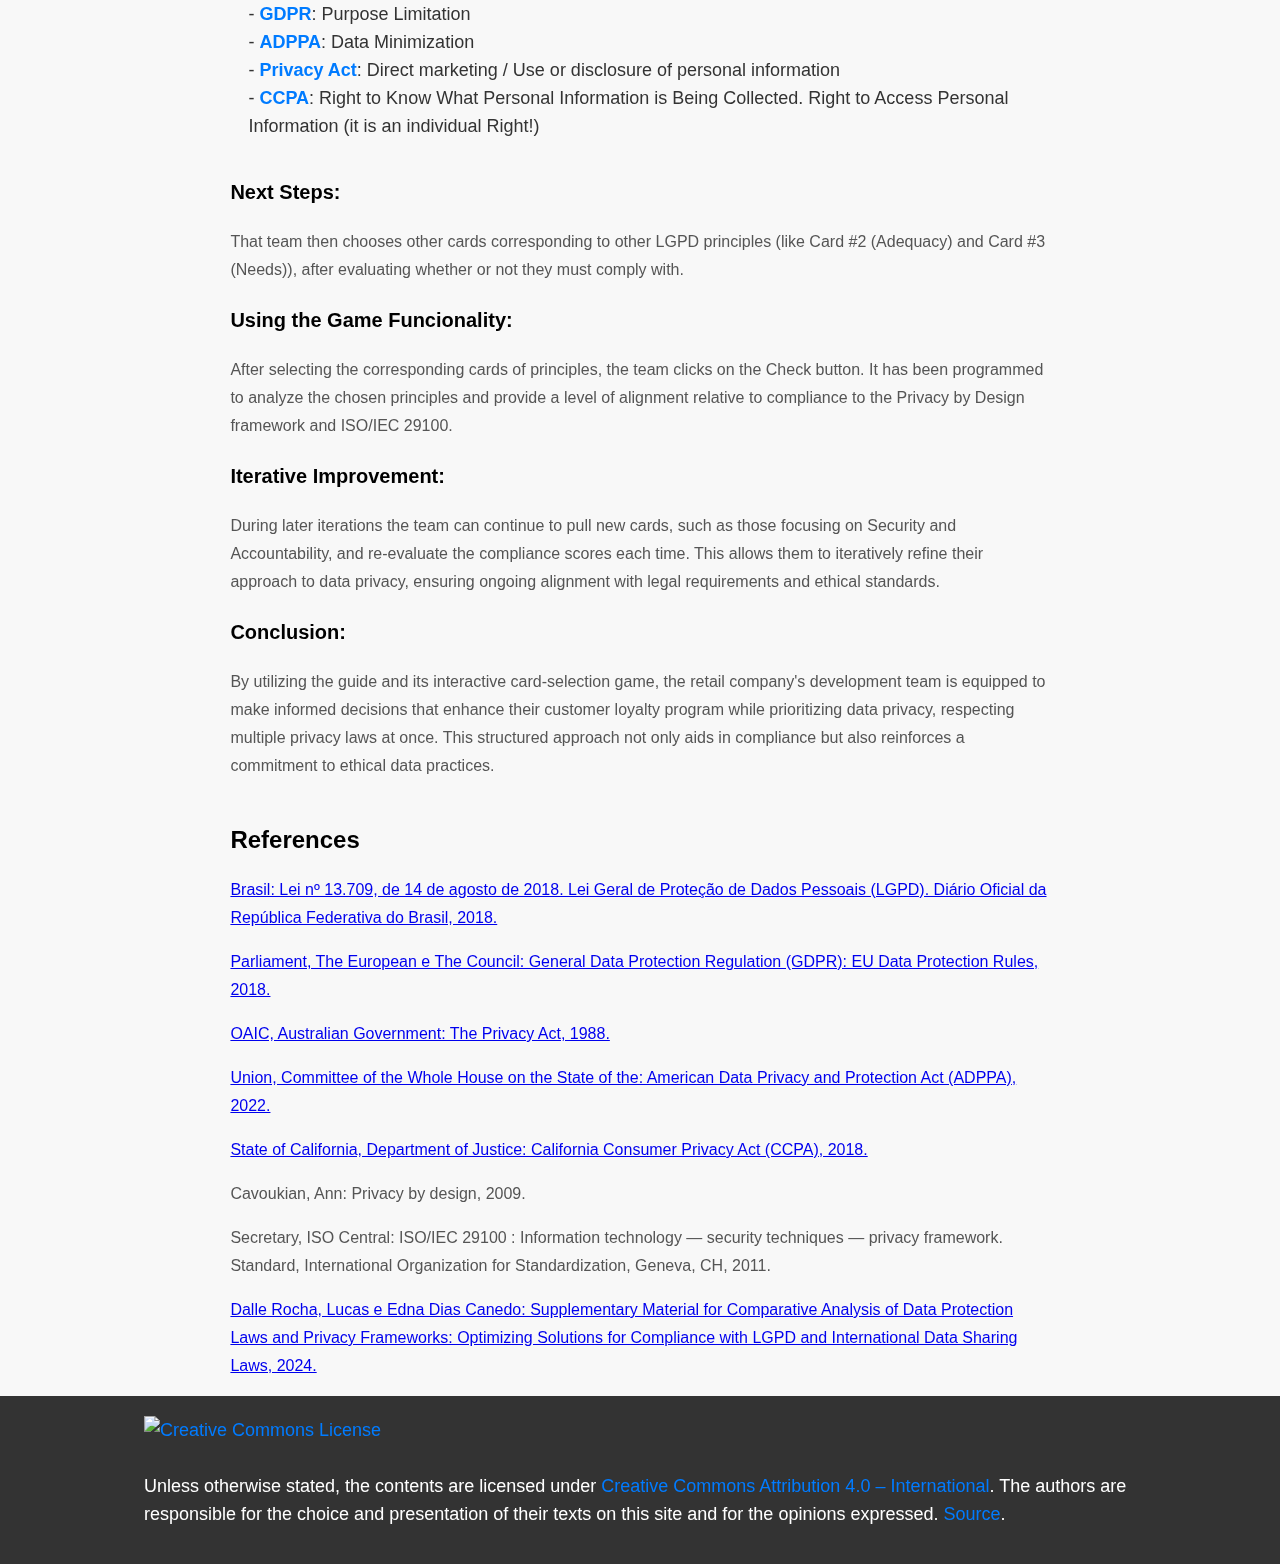
==== commit d1be4038: "Add files via upload" ====
--- a/about.html
+++ b/about.html
@@ -37,11 +37,43 @@
             <p>The source code of the Guide is available at <a href="https://github.com/xDalle/5L2FGuide">https://github.com/xDalle/5L2FGuide</a> under the GNU GPLv3 license, i.e. it allows for the functionalities to be adjusted and additional principles and rights to be incorporated, depending on the development team's needs to accomplish compliance.</p>
         </section>
 
-        <p><strong>Contact:&nbsp;</strong></p>
+        <br>
+        <h2 class="notintro-title" id="introduction">Contact</h2>
         <p><strong>Lucas Dalle Rocha</strong> (<a href="mailto:dalle.lucas@aluno.unb.br">dalle.lucas@aluno.unb.br</a>)</p>     
         <p><strong>Edna Dias Canedo</strong> (<a href="mailto:ednacanedo@unb.br">ednacanedo@unb.br</a>)</p>  
+        
+        <br>
+        <h2 class="notintro-title" id="introduction">Running example</h2>
+        
+        <h2 class="example-title" id="introduction">Scenario:</h2> 
+        <p>A retail company wants to improve its customer loyalty program by embedding an Ai-driven system to study the customer buying patterns and preferences. Though this creates tailored incentives, it also creates huge ethical and legal implications in terms of data privacy, consent, and the risk of discrimination. To cope with these challenges, the development team chooses the Privacy Compliance Guide.</p>
+        <h2 class="example-title" id="introduction">Starting the Process:</h2>
+        <p>The team starts with Card #1 that describes the very basic idea of the Purpose principle in the LGPD. This gives an idea towards association of Purpose with other laws (GDPR, ADPPA, Australian Privacy Act and CCPA) principles.</p>
+        <h2 class="example-title" id="introduction">Card #1 (Purpose):</h2>
+        <ul>
+            <li>Definition: "realization of the processing for legitimate, specific, explicit purposes and informed to the holder, without the possibility of further processing in a way that is incompatible with these purposes".</li>
+            <li>Correlations:<br>
+                    - <strong>GDPR</strong>: Purpose Limitation<br>
+                    - <strong>ADPPA</strong>: Data Minimization<br>
+                    - <strong>Privacy Act</strong>: Direct marketing / Use or disclosure of personal information<br>
+                    - <strong>CCPA</strong>: Right to Know What Personal Information is Being Collected. Right to Access Personal Information (it is an individual Right!)<br>
+            </li>
+        </ul>
+        
+        <h2 class="example-title" id="introduction">Next Steps:</h2>
+        <p>That team then chooses other cards corresponding to other LGPD principles (like Card #2 (Adequacy) and Card #3 (Needs)), after evaluating whether or not they must comply with.</p>
 
-        <p><strong>References:</strong></p>
+        <h2 class="example-title" id="introduction">Using the Game Funcionality:</h2>
+        <p>After selecting the corresponding cards of principles, the team clicks on the Check button. It has been programmed to analyze the chosen principles and provide a level of alignment relative to compliance to the Privacy by Design framework and ISO/IEC 29100.</p>
+
+        <h2 class="example-title" id="introduction">Iterative Improvement:</h2>
+        <p>During later iterations the team can continue to pull new cards, such as those focusing on Security and Accountability, and re-evaluate the compliance scores each time. This allows them to iteratively refine their approach to data privacy, ensuring ongoing alignment with legal requirements and ethical standards.</p>
+
+        <h2 class="example-title" id="introduction">Conclusion:</h2>
+        <p>By utilizing the guide and its interactive card-selection game, the retail company&apos;s development team is equipped to make informed decisions that enhance their customer loyalty program while prioritizing data privacy, respecting multiple privacy laws at once. This structured approach not only aids in compliance but also reinforces a commitment to ethical data practices.</p>
+        
+        <br>
+        <h2 class="notintro-title" id="introduction">References</h2>
         <p><a href="http://www.planalto.gov.br/ccivil_03/_ato2015-2018/2018/lei/l13709.htm">Brasil: Lei nº 13.709, de 14 de agosto de 2018. Lei Geral de Proteção de Dados Pessoais (LGPD). Diário Oficial da República Federativa do Brasil, 2018.</a></p>
         <p><a href="https://eur-lex.europa.eu/legal-content/EN/TXT/PDF/?uri=CELEX:32016R0679">Parliament, The European e The Council: General Data Protection Regulation (GDPR): EU Data Protection Rules, 2018.</a></p>
         <p><a href="https://www.oaic.gov.au/privacy/privacy-legislation/the-privacy-act">OAIC, Australian Government: The Privacy Act, 1988.</a></p>
@@ -66,13 +98,13 @@
 
     <script>
         const texts = [
-            "<strong>General Data Protection Law (LGPD)</strong><br><br>The Brazilian regulation that elucidates the duty of adequate treatment of personal data by controllers, given the conditions, is the LGPD. In effect since August 2020, the law seeks to ensure, within its territorial scope of application, the integrity of data privacy for the entire Brazilian population, even if processing is not carried out in national territory, as long as the collection occurs. It is worth noting that, based on the European GDPR regulation, the law was established to prevent new data breaches, given that previous Brazilian laws related to data processing did not succeed in fully ensuring the protection of personal data, including in the area of software development.",
-            "<strong>General Data Protection Regulation (GDPR)</strong><br><br>The GDPR arises from the need to prevent the increasing violation of personal data in the digital age, given the abrupt change in the context of privacy. Moreover, in force since May 2018, the regulation establishes a series of rules aimed at protecting the data of citizens residing in the European Union (EU) to prevent such data breaches. Furthermore, the GDPR is not limited to data processing within the EU territory but applies to any activity related to personal data as long as it belongs to residents, regardless of the country of origin where it is processed, with the application of administrative sanctions in case of violations.",
-            "<strong>American Data Privacy and Protection Act (ADPPA)</strong><br><br>Regarding the United States of America (USA), the embryonic ADPPA was introduced in July 2022 as the first comprehensive data privacy bill in the country. Before the ADPPA, each state had the autonomy to designate privacy frameworks to be followed and state legislations, such as the California data privacy law, that is, the renowned CCPA. A significant difference compared to Brazilian and European laws is that American laws place a greater emphasis on corporate freedom, meaning there is a stronger focus on business interests than on individual rights.",
-            "<strong>Australian Privacy Act</strong><br><br>Older than many, the Australian Privacy Act-1988-now imposes numerous amendments since its inception, making the interpretation and implementation somewhat complicated in a contemporary technical setting. The law was written at a time when hardly any ceasefire was attended to developing privacy concerns against digitalization, thus, requiring its constant modernizing all the way to this day by updates and amendments. The amendments are no less than one hundred and during the decades have found their ways into varied legislative updates, making the holistic investigation so an arduous task requiring diligent inquiry. ",
-            "<strong>California Consumer Privacy Act (CCPA)</strong><br><br>As previously mentioned, the CCPA is a data protection law that predates the ADPPA, covering only the state of California. While it also has a similar focus on corporate freedom—as does its successor—it still has a more limited scope, applying only to specific organizations in California. It is important to be familiar with it, as, like the ADPPA, it does not have an explicit section on principles and can help in better understanding the scope and implicit principles.",
-            "<strong>Privacy by Design (PbD)</strong><br><br>Proposed by Ann Cavoukian in 2009, stands out as all the principles of existing legislations—discussed globally—are correlated with the principles of PbD itself. Thus, it is based on seven fundamental principles, which are used globally and facilitate the application of privacy and data protection, especially during software design. In this way, these PbD schemes are often used in conjunction with local legislations, and moreover, some laws explicitly include PbD in their articles, such as the GDPR. This means that, in certain legislations, PbD is legally required to achieve compliance and, consequently, the privacy of personal data.",
-            "<strong>ISO/IEC 29100</strong><br><br>In 2011, the ISO/IEC Information Technology Task Force established privacy principles that, like PbD, are directly related to the principles and legal bases of the privacy legislations. This means that, in addition to reinforcing the parameters of the law, the framework can complement guidelines that are abundant in one piece of legislation but scarce in another. Thus, ISO/IEC 29100—updated in 2020 for Brazilian standards—addresses principles based on the definition of Personally Identifiable Information (PII) or merely Personal Data (DP), which refers to personal information capable of identifying an individual. Therefore, the scope covered by the framework is as comprehensive as the legislations, applying to natural persons or any organizations involved in the processing of personal data, ranging from specification to development and subsequent maintenance."
+            "<strong>General Data Protection Law (LGPD)</strong><br><br>The Brazilian regulation that elucidates the duty of adequate treatment of personal data by <span title='Entities that determine the purposes and means of processing personal data.'><span class='highlight'>controllers</span></span>, given the conditions. In effect since August 2020, the law seeks to ensure, within its <span title='Geographic area within which the law is applicable.'><span class='highlight'>territorial scope</span></span> of application, the integrity of data privacy for the entire Brazilian population, even if processing is not carried out in national territory, as long as the collection occurs. It is worth noting that, based on the European GDPR, the law was established to prevent new <span title='Incidents where unauthorized access to, or disclosure of, personal data occurs, leading to potential harm to individuals.'><span class='highlight'>data breaches</span></span>, given that previous Brazilian laws related to <span title='Any operation or set of operations performed on personal data, such as collection, storage, alteration, or sharing.'><span class='highlight'>data processing</span></span> did not succeed in fully ensuring the <span title='Legal measures and principles that safeguard individuals personal information from misuse or unauthorized access.'><span class='highlight'>protection of personal data</span></span>, including in the area of software development.",
+            "<strong>General Data Protection Regulation (GDPR)</strong><br><br>The GDPR arises from the need to prevent the increasing violation of <span title= 'Information that relates to an identified or identifiable individual, which is central to data protection laws.'><span class='highlight'>personal data</span></span> in the digital age, given the abrupt change in the context of privacy. Moreover, in force since May 2018, the regulation establishes a series of rules aimed at protecting the data of citizens residing in the European Union (EU) to prevent such data breaches. Furthermore, the GDPR is not limited to data processing within the EU territory but applies to any activity related to personal data as long as it belongs to residents, regardless of the country of origin where it is processed, with the application of <span title=' Penalties or enforcement actions taken against individuals or organizations for violating laws or regulations.'><span class='highlight'>administrative sanctions</span></span> in case of violations.",
+            "<strong>American Data Privacy and Protection Act (ADPPA)</strong><br><br>Regarding the United States of America (USA), the embryonic ADPPA was introduced in July 2022 as the first comprehensive data privacy bill in the country. Before the ADPPA, each state had the autonomy to designate privacy <span title=' Systems or guidelines set by states for managing data privacy.'><span class='highlight'>frameworks</span></span> to be followed and state legislations, such as the California data privacy law, that is, the renowned CCPA. A significant difference compared to Brazilian and European laws is that American laws place a greater emphasis on <span title='The principle that businesses have the right to operate with minimal regulation, often prioritizing business interests.'><span class='highlight'>corporate freedom</span></span>, meaning there is a stronger focus on business interests than on <span title='The rights of individuals regarding their personal data and privacy.'><span class='highlight'>individual rights</span></span>.",
+            "<strong>Australian Privacy Act</strong><br><br>Older than many, the Australian Privacy Act-1988-now imposes numerous <span title='Changes or additions made to the law over time, reflecting evolving privacy needs and technological advancements.'><span class='highlight'>amendments</span></span> since its inception, making the interpretation and implementation somewhat complicated in a contemporary technical setting. The law was written at a time when hardly any ceasefire was attended to developing privacy concerns against <span title='Process of converting information into a digital format.'><span class='highlight'>digitalization</span></span>, thus, requiring its constant modernizing all the way to this day by updates and amendments. The amendments are no less than one hundred and during the decades have found their ways into varied legislative updates, making the examination of the law an arduous task requiring careful analysis.",
+            "<strong>California Consumer Privacy Act (CCPA)</strong><br><br>As previously mentioned, the CCPA is a data protection law that predates the ADPPA, covering only the state of California. While it also has a similar focus on corporate freedom—as does its successor—it still has a more <span title='Specific boundaries and applicability of the law.'><span class='highlight'>limited scope</span></span>, applying only to specific organizations in California. It is important to be familiar with it, as, like the ADPPA, it does not have an <span title='A clear and defined part of the law that outlines guiding principles.'><span class='highlight'> explicit section on principles</span></span> and can help in better understanding the scope and <span title=' Underlying rules or guidelines that are not explicitly stated but can be inferred from the text of the law.'><span class='highlight'> implicit principles</span></span>.",
+            "<strong>Privacy by Design (PbD)</strong><br><br>Proposed by Ann Cavoukian in 2009, stands out as all the <span title='Fundamental rules or guidelines that govern privacy and data protection practices.'><span class='highlight'>principles</span></span> of existing legislations—discussed globally—are correlated with the principles of PbD itself. Thus, it is based on seven fundamental principles, which are used globally and facilitate the application of privacy and data protection, especially during <span title='Process of defining the architecture, components, interfaces, and other characteristics of software.'><span class='highlight'>software design</span></span>. In this way, these PbD schemes are often used in conjunction with local legislations, and moreover, some laws explicitly include PbD in their articles, such as the GDPR. This means that, in certain legislations, PbD is legally required to achieve compliance and, consequently, the privacy of personal data.",
+            "<strong>ISO/IEC 29100</strong><br><br>In 2011, the <span title=' International Organization for Standardization (ISO) and the International Electrotechnical Commission (IEC), which develop and publish international standards.'><span class='highlight'>ISO/IEC</span></span> Information Technology Task Force established privacy principles that, like PbD, are directly related to the principles and legal bases of the privacy legislations. This means that, in addition to reinforcing the parameters of the law, the framework can complement <span title='Recommendations or instructions that help organizations comply with privacy laws.'><span class='highlight'>guidelines</span></span> that are abundant in one piece of legislation but scarce in another. Thus, ISO/IEC 29100—updated in 2020 for Brazilian standards—addresses principles based on the definition of Personally Identifiable Information (PII) or merely Personal Data (DP), which refers to personal information capable of identifying an individual. Therefore, the scope covered by the framework is as comprehensive as the legislations, applying to natural persons or any organizations involved in the processing of personal data, ranging from <span title='Stages in the lifecycle of data management.'><span class='highlight'> specification to development and subsequent maintenance</span></span>."
         ];
 
         let currentIndex = 0;
--- a/assets/css/styles.css
+++ b/assets/css/styles.css
@@ -210,7 +210,31 @@
     width: 80%;
     margin: 0 auto;
 }
-  
+
+.notintro-title {
+    font-style: normal;
+    font-weight: bold;
+    font-size: 24px;
+    line-height: 40px;
+    color: #000000;
+    padding-bottom: 16px;
+    text-align: start;
+    width: 80%;
+    margin: 0 auto;
+}
+
+.example-title {
+    font-style: normal;
+    font-weight: bold;
+    font-size: 20px;
+    line-height: 40px;
+    color: #000000;
+    padding-bottom: 16px;
+    text-align: start;
+    width: 80%;
+    margin: 0 auto;
+}
+
 .intro-paragraph, p, li {
     font-size: 18px;
     line-height: 28px;
@@ -218,6 +242,34 @@
     text-align: start;
     width: 80%;
     margin: 0 auto;
+}
+
+.tooltip {
+    position: relative;
+    display: inline-block;
+    cursor: pointer;
+}
+
+.tooltip .tooltip-text {
+    visibility: hidden;
+    width: 200px; /* Set a width for the tooltip */
+    background-color: #555; /* Tooltip background color */
+    color: #fff; /* Tooltip text color */
+    text-align: center;
+    border-radius: 5px;
+    padding: 5px;
+    position: absolute;
+    z-index: 1;
+    bottom: 125%; /* Position the tooltip above the text */
+    left: 50%;
+    margin-left: -100px; /* Center the tooltip */
+    opacity: 0; /* Hide the tooltip by default */
+    transition: opacity 0.3s; /* Smooth transition */
+}
+
+.tooltip:hover .tooltip-text {
+    visibility: visible;
+    opacity: 1; /* Show tooltip on hover */
 }
 
 .scope-text {
@@ -461,7 +513,8 @@
 
 .highlight {
     font-weight: bold;
-    color: #2c3e50;
+    color: #007BFF;
+    text-decoration: underline;
 }
 
 .principles-list {
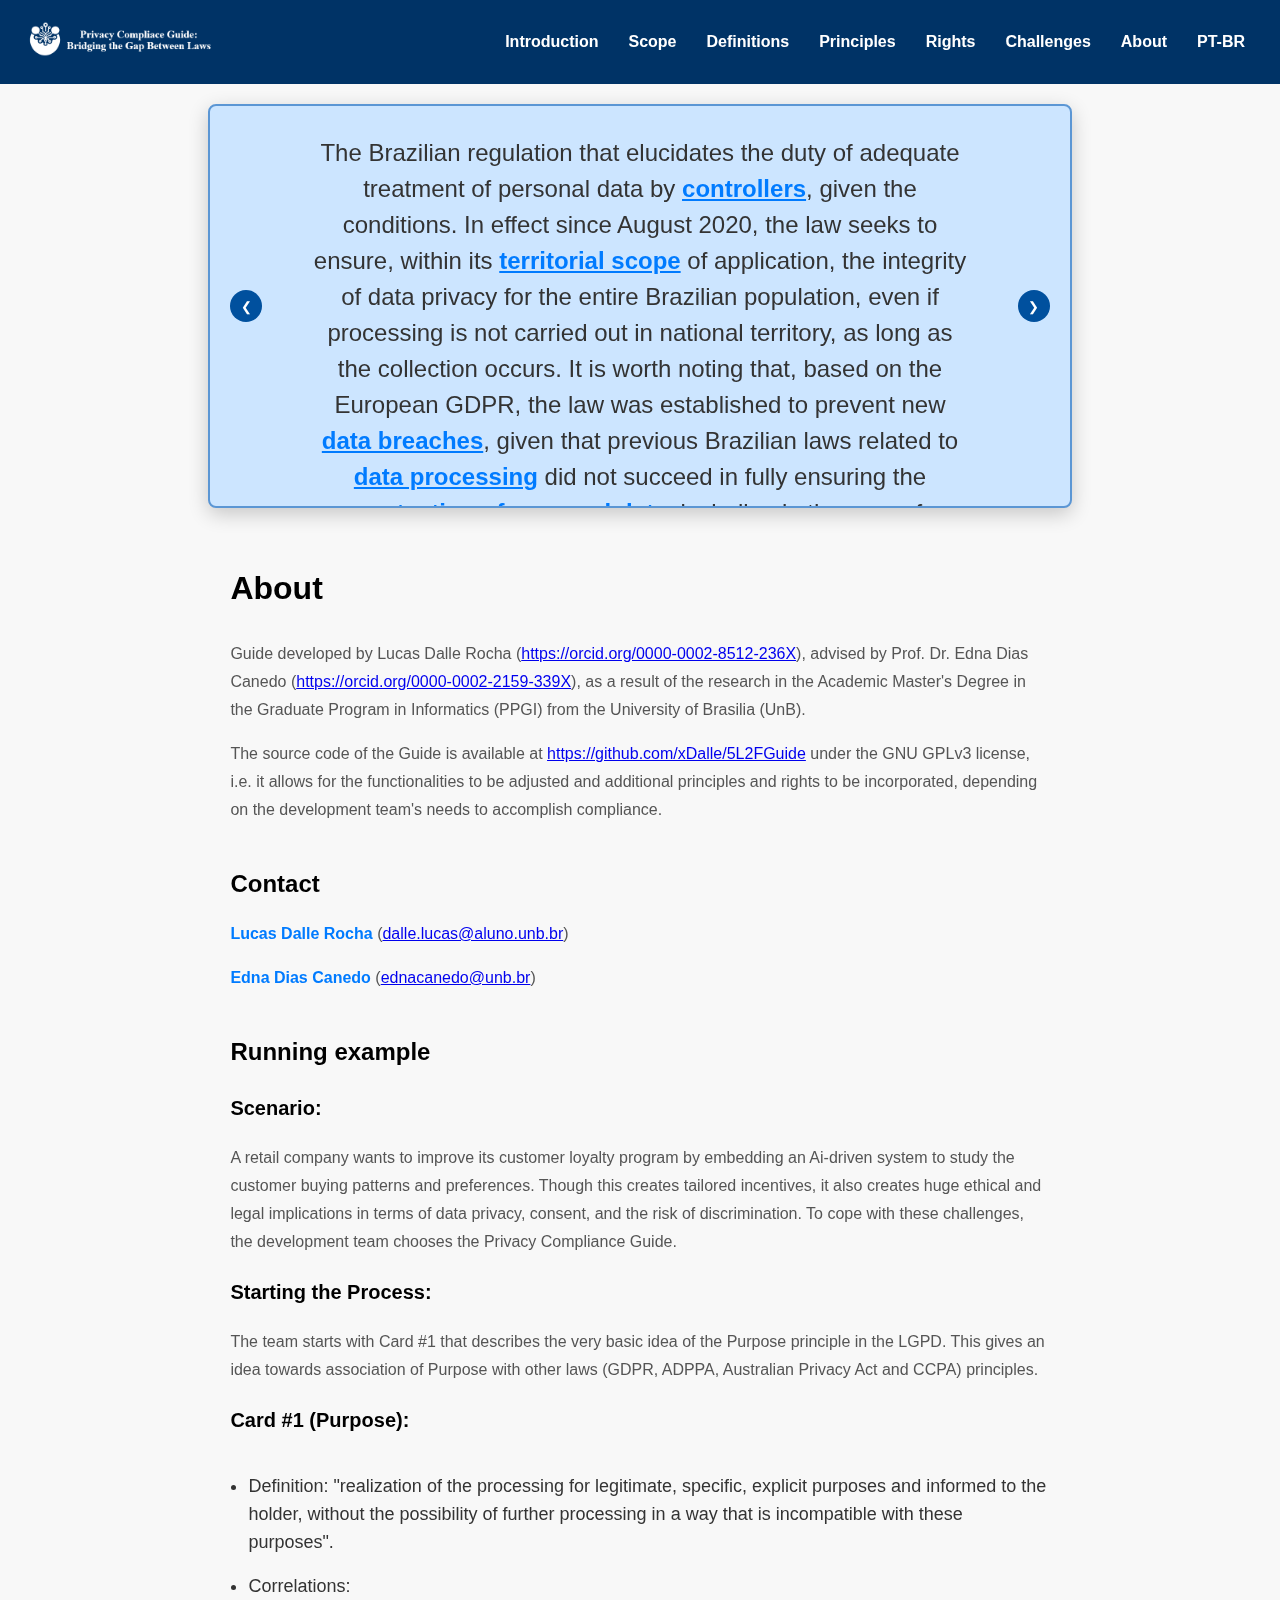
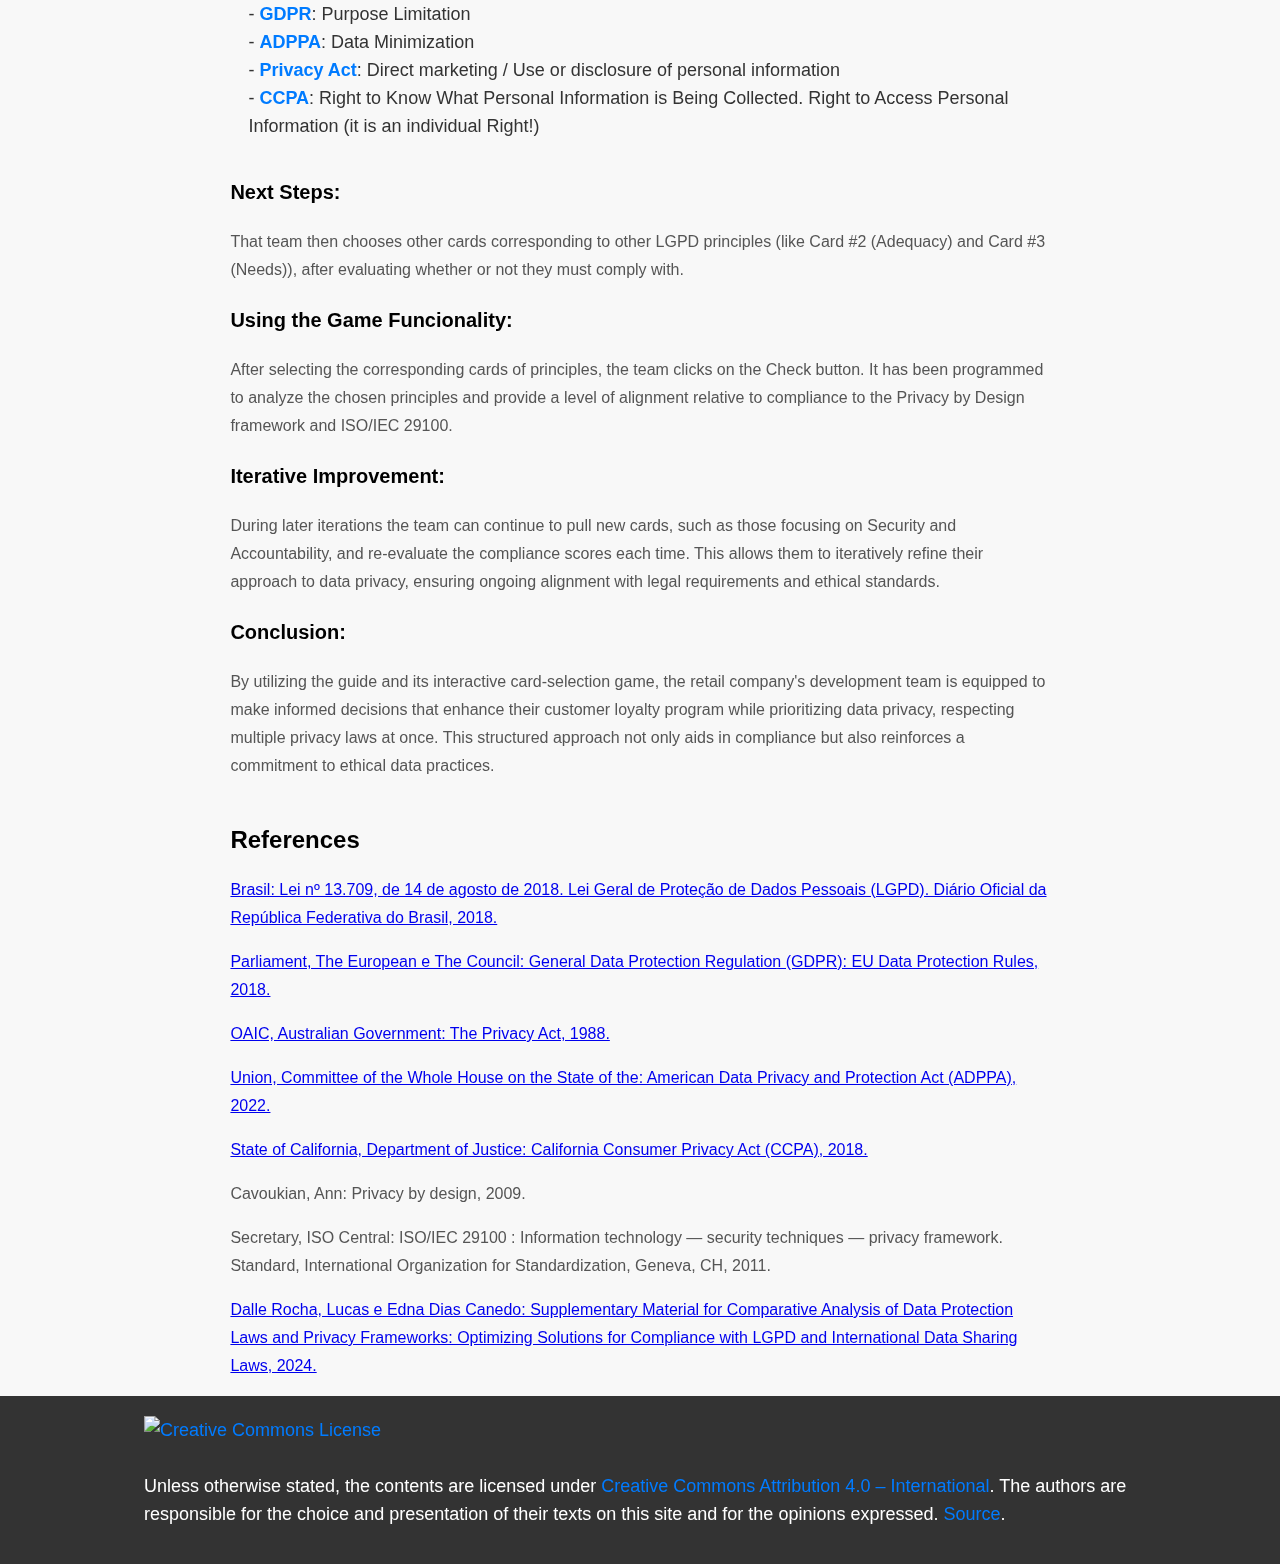
==== commit c10c67b1: "Add files via upload" ====
--- a/about.html
+++ b/about.html
@@ -18,6 +18,7 @@
 			<a href="rights.html">Rights</a>
             <a href="challenges.html">Challenges</a>
 			<a href="about.html">About</a>
+            <a class="link" href="https://xdalle.github.io/5L2FGuide-PT-BR-/about.html">PT-BR</a>
 		</nav>
     </header>
 
@@ -101,10 +102,10 @@
             "<strong>General Data Protection Law (LGPD)</strong><br><br>The Brazilian regulation that elucidates the duty of adequate treatment of personal data by <span title='Entities that determine the purposes and means of processing personal data.'><span class='highlight'>controllers</span></span>, given the conditions. In effect since August 2020, the law seeks to ensure, within its <span title='Geographic area within which the law is applicable.'><span class='highlight'>territorial scope</span></span> of application, the integrity of data privacy for the entire Brazilian population, even if processing is not carried out in national territory, as long as the collection occurs. It is worth noting that, based on the European GDPR, the law was established to prevent new <span title='Incidents where unauthorized access to, or disclosure of, personal data occurs, leading to potential harm to individuals.'><span class='highlight'>data breaches</span></span>, given that previous Brazilian laws related to <span title='Any operation or set of operations performed on personal data, such as collection, storage, alteration, or sharing.'><span class='highlight'>data processing</span></span> did not succeed in fully ensuring the <span title='Legal measures and principles that safeguard individuals personal information from misuse or unauthorized access.'><span class='highlight'>protection of personal data</span></span>, including in the area of software development.",
             "<strong>General Data Protection Regulation (GDPR)</strong><br><br>The GDPR arises from the need to prevent the increasing violation of <span title= 'Information that relates to an identified or identifiable individual, which is central to data protection laws.'><span class='highlight'>personal data</span></span> in the digital age, given the abrupt change in the context of privacy. Moreover, in force since May 2018, the regulation establishes a series of rules aimed at protecting the data of citizens residing in the European Union (EU) to prevent such data breaches. Furthermore, the GDPR is not limited to data processing within the EU territory but applies to any activity related to personal data as long as it belongs to residents, regardless of the country of origin where it is processed, with the application of <span title=' Penalties or enforcement actions taken against individuals or organizations for violating laws or regulations.'><span class='highlight'>administrative sanctions</span></span> in case of violations.",
             "<strong>American Data Privacy and Protection Act (ADPPA)</strong><br><br>Regarding the United States of America (USA), the embryonic ADPPA was introduced in July 2022 as the first comprehensive data privacy bill in the country. Before the ADPPA, each state had the autonomy to designate privacy <span title=' Systems or guidelines set by states for managing data privacy.'><span class='highlight'>frameworks</span></span> to be followed and state legislations, such as the California data privacy law, that is, the renowned CCPA. A significant difference compared to Brazilian and European laws is that American laws place a greater emphasis on <span title='The principle that businesses have the right to operate with minimal regulation, often prioritizing business interests.'><span class='highlight'>corporate freedom</span></span>, meaning there is a stronger focus on business interests than on <span title='The rights of individuals regarding their personal data and privacy.'><span class='highlight'>individual rights</span></span>.",
-            "<strong>Australian Privacy Act</strong><br><br>Older than many, the Australian Privacy Act-1988-now imposes numerous <span title='Changes or additions made to the law over time, reflecting evolving privacy needs and technological advancements.'><span class='highlight'>amendments</span></span> since its inception, making the interpretation and implementation somewhat complicated in a contemporary technical setting. The law was written at a time when hardly any ceasefire was attended to developing privacy concerns against <span title='Process of converting information into a digital format.'><span class='highlight'>digitalization</span></span>, thus, requiring its constant modernizing all the way to this day by updates and amendments. The amendments are no less than one hundred and during the decades have found their ways into varied legislative updates, making the examination of the law an arduous task requiring careful analysis.",
-            "<strong>California Consumer Privacy Act (CCPA)</strong><br><br>As previously mentioned, the CCPA is a data protection law that predates the ADPPA, covering only the state of California. While it also has a similar focus on corporate freedom—as does its successor—it still has a more <span title='Specific boundaries and applicability of the law.'><span class='highlight'>limited scope</span></span>, applying only to specific organizations in California. It is important to be familiar with it, as, like the ADPPA, it does not have an <span title='A clear and defined part of the law that outlines guiding principles.'><span class='highlight'> explicit section on principles</span></span> and can help in better understanding the scope and <span title=' Underlying rules or guidelines that are not explicitly stated but can be inferred from the text of the law.'><span class='highlight'> implicit principles</span></span>.",
-            "<strong>Privacy by Design (PbD)</strong><br><br>Proposed by Ann Cavoukian in 2009, stands out as all the <span title='Fundamental rules or guidelines that govern privacy and data protection practices.'><span class='highlight'>principles</span></span> of existing legislations—discussed globally—are correlated with the principles of PbD itself. Thus, it is based on seven fundamental principles, which are used globally and facilitate the application of privacy and data protection, especially during <span title='Process of defining the architecture, components, interfaces, and other characteristics of software.'><span class='highlight'>software design</span></span>. In this way, these PbD schemes are often used in conjunction with local legislations, and moreover, some laws explicitly include PbD in their articles, such as the GDPR. This means that, in certain legislations, PbD is legally required to achieve compliance and, consequently, the privacy of personal data.",
-            "<strong>ISO/IEC 29100</strong><br><br>In 2011, the <span title=' International Organization for Standardization (ISO) and the International Electrotechnical Commission (IEC), which develop and publish international standards.'><span class='highlight'>ISO/IEC</span></span> Information Technology Task Force established privacy principles that, like PbD, are directly related to the principles and legal bases of the privacy legislations. This means that, in addition to reinforcing the parameters of the law, the framework can complement <span title='Recommendations or instructions that help organizations comply with privacy laws.'><span class='highlight'>guidelines</span></span> that are abundant in one piece of legislation but scarce in another. Thus, ISO/IEC 29100—updated in 2020 for Brazilian standards—addresses principles based on the definition of Personally Identifiable Information (PII) or merely Personal Data (DP), which refers to personal information capable of identifying an individual. Therefore, the scope covered by the framework is as comprehensive as the legislations, applying to natural persons or any organizations involved in the processing of personal data, ranging from <span title='Stages in the lifecycle of data management.'><span class='highlight'> specification to development and subsequent maintenance</span></span>."
+            "<strong>Australian Privacy Act</strong><br><br>Older than many, the Australian Privacy Act &#8212; 1988 &#8212; now imposes numerous <span title='Changes or additions made to the law over time, reflecting evolving privacy needs and technological advancements.'><span class='highlight'>amendments</span></span> since its inception, making the interpretation and implementation somewhat complicated in a contemporary technical setting. The law was written at a time when hardly any ceasefire was attended to developing privacy concerns against <span title='Process of converting information into a digital format.'><span class='highlight'>digitalization</span></span>, thus, requiring its constant modernizing all the way to this day by updates and amendments. The amendments are no less than one hundred and during the decades have found their ways into varied legislative updates, making the examination of the law an arduous task requiring careful analysis.",
+            "<strong>California Consumer Privacy Act (CCPA)</strong><br><br>As previously mentioned, the CCPA is a data protection law that predates the ADPPA, covering only the state of California. While it also has a similar focus on corporate freedom &#8212; as does its successor &#8212; it still has a more <span title='Specific boundaries and applicability of the law.'><span class='highlight'>limited scope</span></span>, applying only to specific organizations in California. It is important to be familiar with it, as, like the ADPPA, it does not have an <span title='A clear and defined part of the law that outlines guiding principles.'><span class='highlight'> explicit section on principles</span></span> and can help in better understanding the scope and <span title=' Underlying rules or guidelines that are not explicitly stated but can be inferred from the text of the law.'><span class='highlight'> implicit principles</span></span>.",
+            "<strong>Privacy by Design (PbD)</strong><br><br>Proposed by Ann Cavoukian in 2009, stands out as all the <span title='Fundamental rules or guidelines that govern privacy and data protection practices.'><span class='highlight'>principles</span></span> of existing legislations &#8212; discussed globally &#8212; are correlated with the principles of PbD itself. Thus, it is based on seven fundamental principles, which are used globally and facilitate the application of privacy and data protection, especially during <span title='Process of defining the architecture, components, interfaces, and other characteristics of software.'><span class='highlight'>software design</span></span>. In this way, these PbD schemes are often used in conjunction with local legislations, and moreover, some laws explicitly include PbD in their articles, such as the GDPR. This means that, in certain legislations, PbD is legally required to achieve compliance and, consequently, the privacy of personal data.",
+            "<strong>ISO/IEC 29100</strong><br><br>In 2011, the <span title=' International Organization for Standardization (ISO) and the International Electrotechnical Commission (IEC), which develop and publish international standards.'><span class='highlight'>ISO/IEC</span></span> Information Technology Task Force established privacy principles that, like PbD, are directly related to the principles and legal bases of the privacy legislations. This means that, in addition to reinforcing the parameters of the law, the framework can complement <span title='Recommendations or instructions that help organizations comply with privacy laws.'><span class='highlight'>guidelines</span></span> that are abundant in one piece of legislation but scarce in another. Thus, ISO/IEC 29100 &#8212; updated in 2020 for Brazilian standards &#8212; addresses principles based on the definition of Personally Identifiable Information (PII) or merely Personal Data (DP), which refers to personal information capable of identifying an individual. Therefore, the scope covered by the framework is as comprehensive as the legislations, applying to natural persons or any organizations involved in the processing of personal data, ranging from <span title='Stages in the lifecycle of data management.'><span class='highlight'> specification to development and subsequent maintenance</span></span>."
         ];
 
         let currentIndex = 0;
